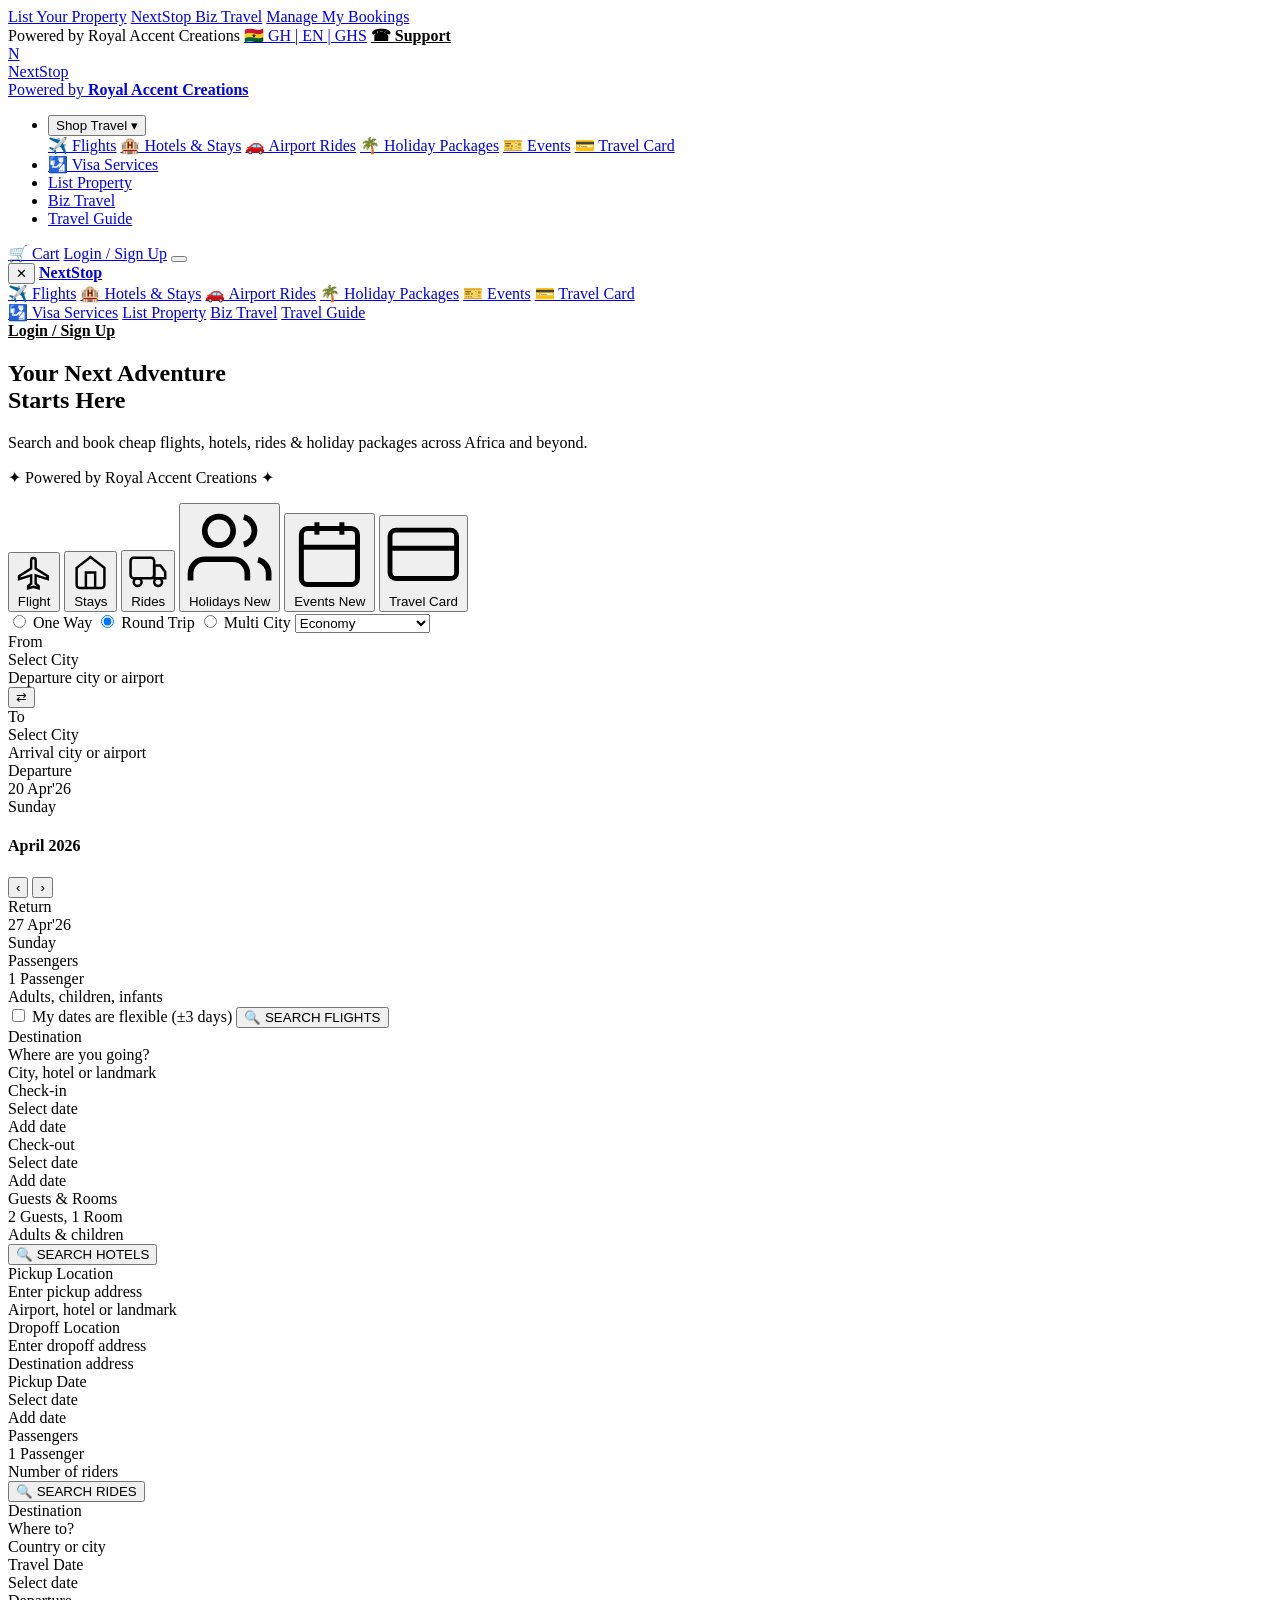
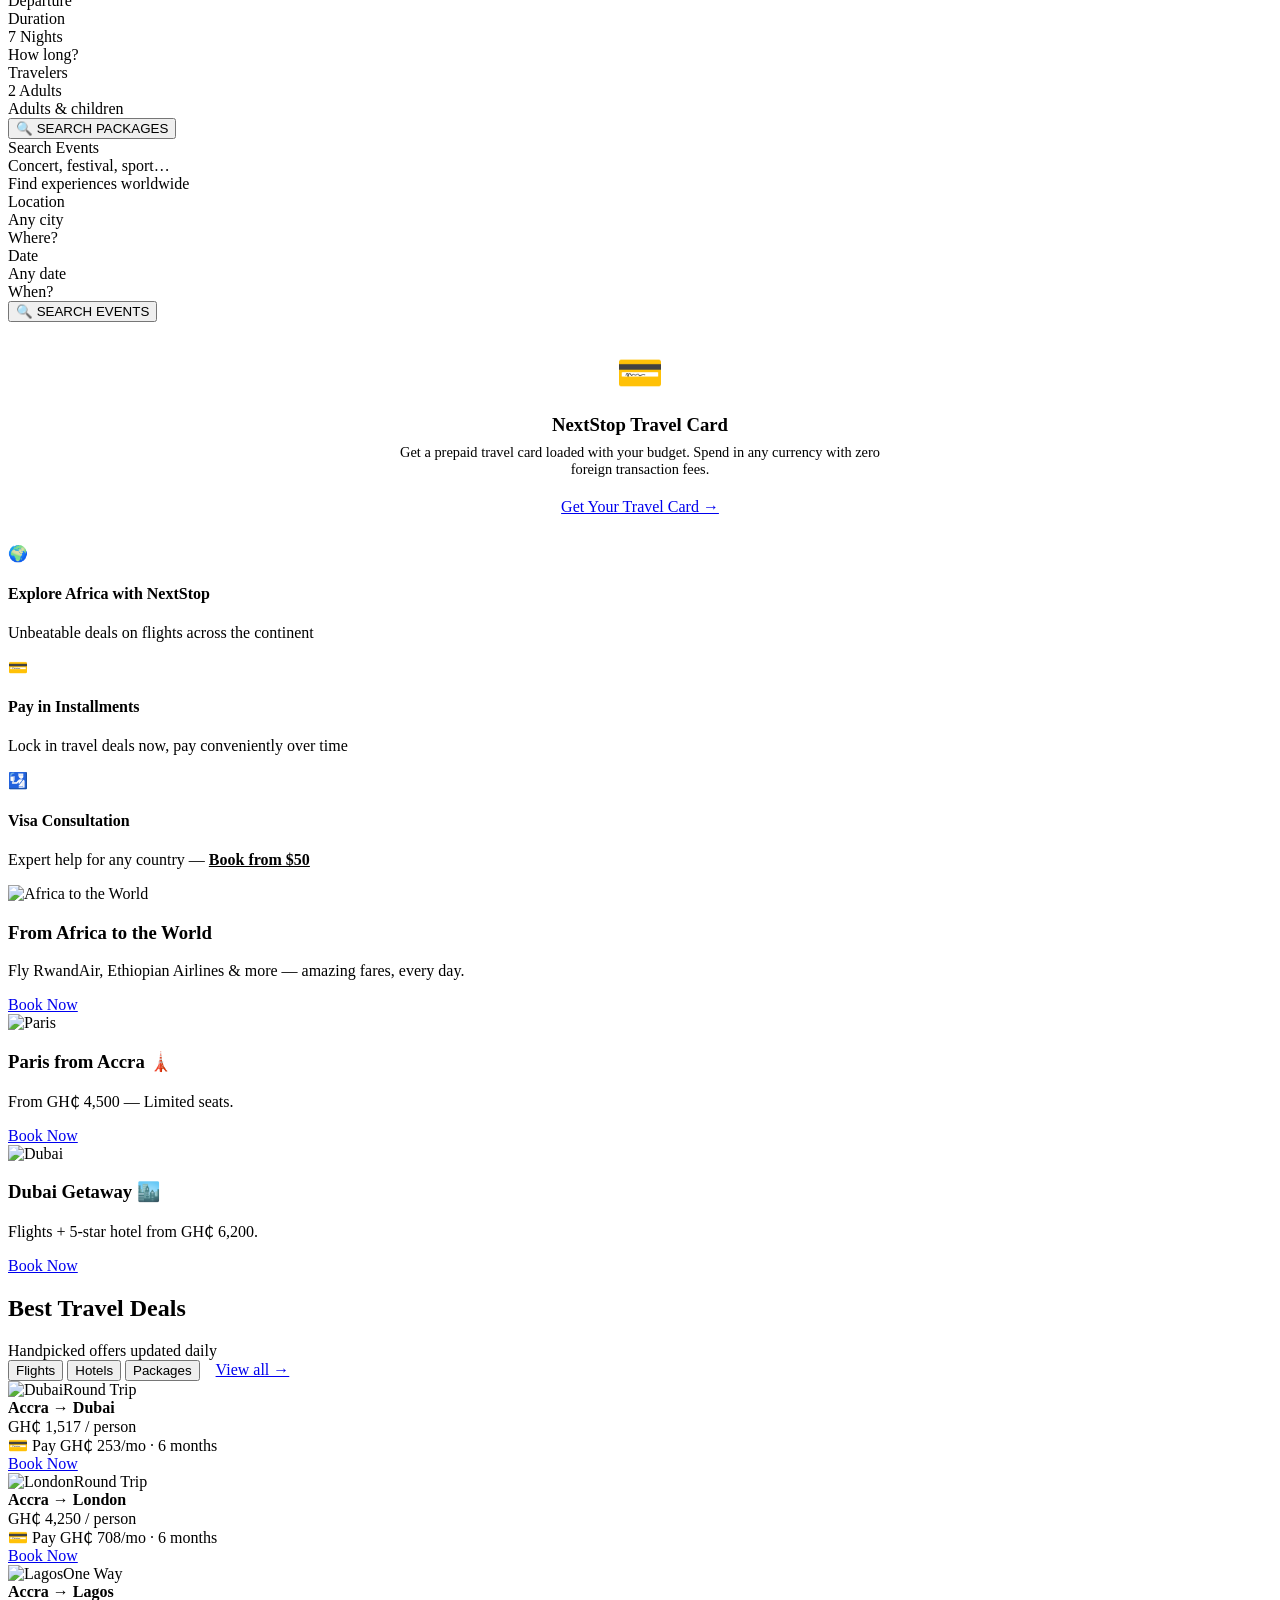
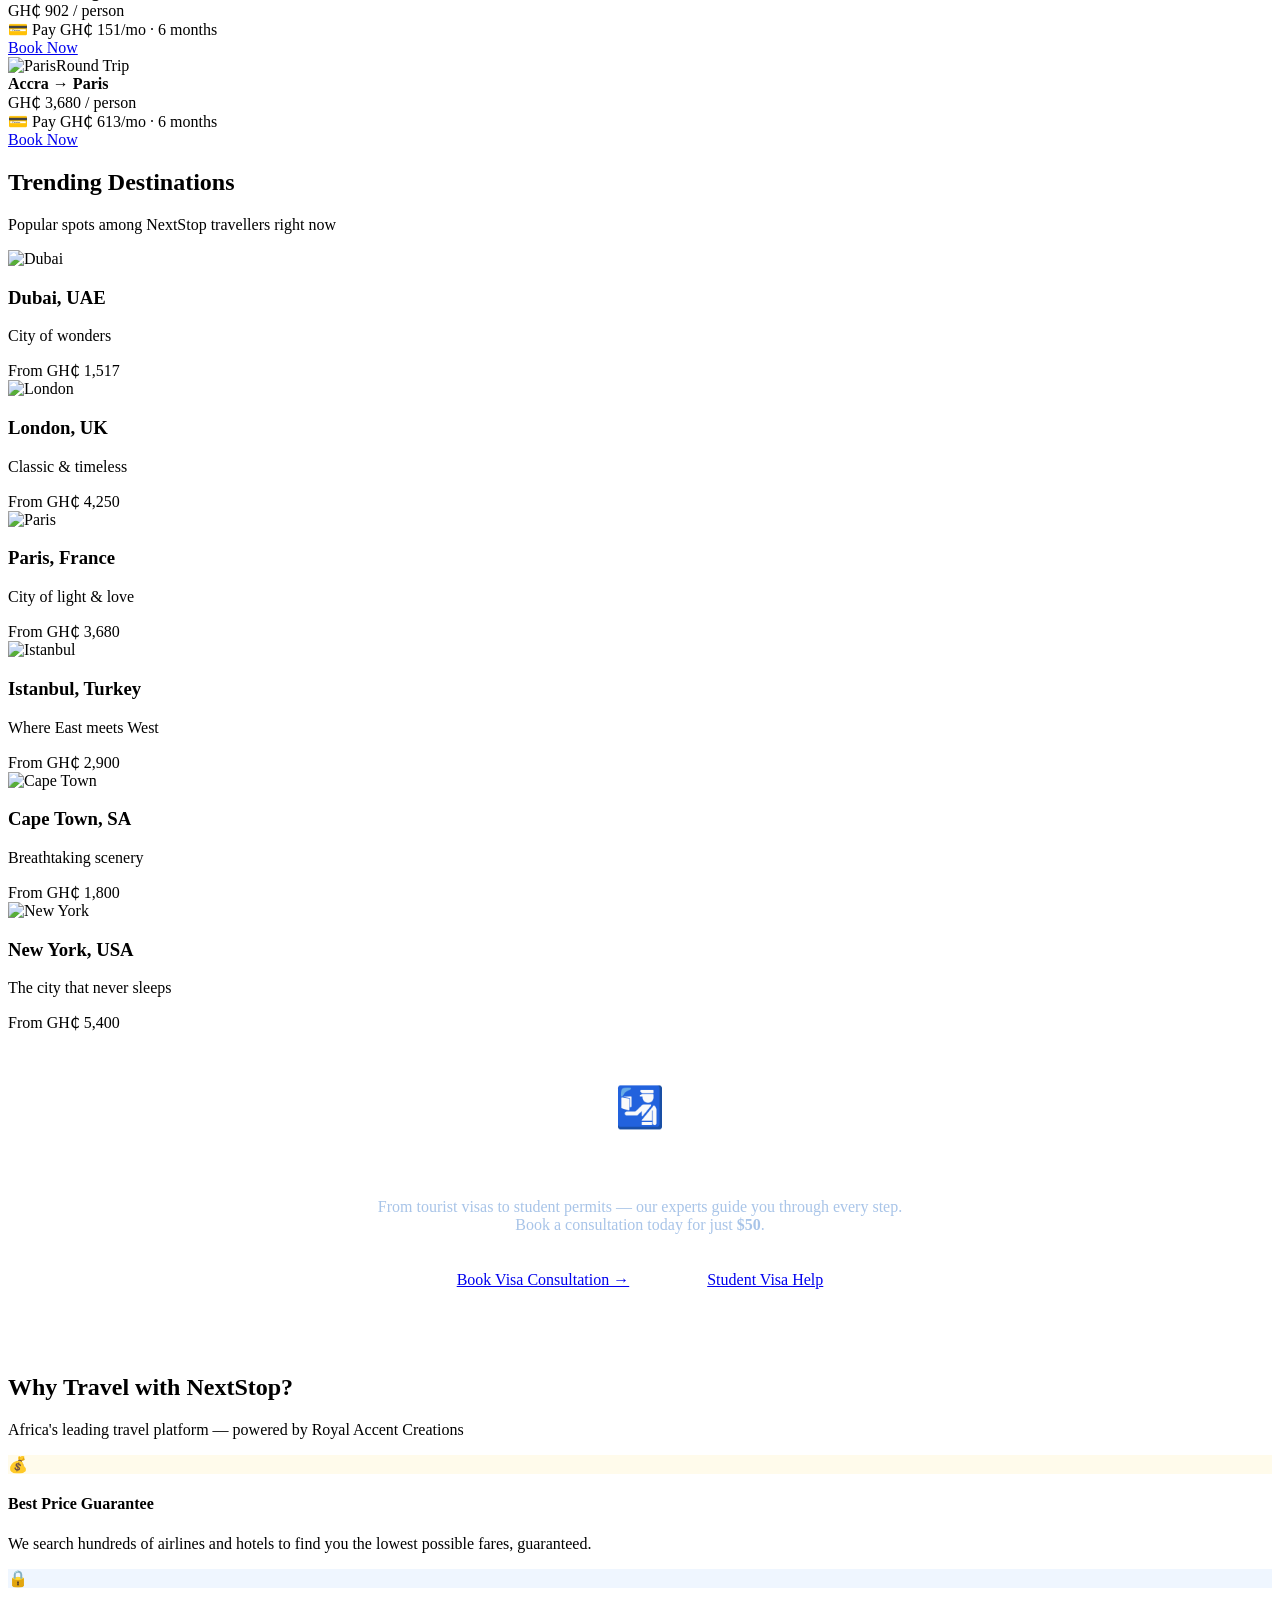
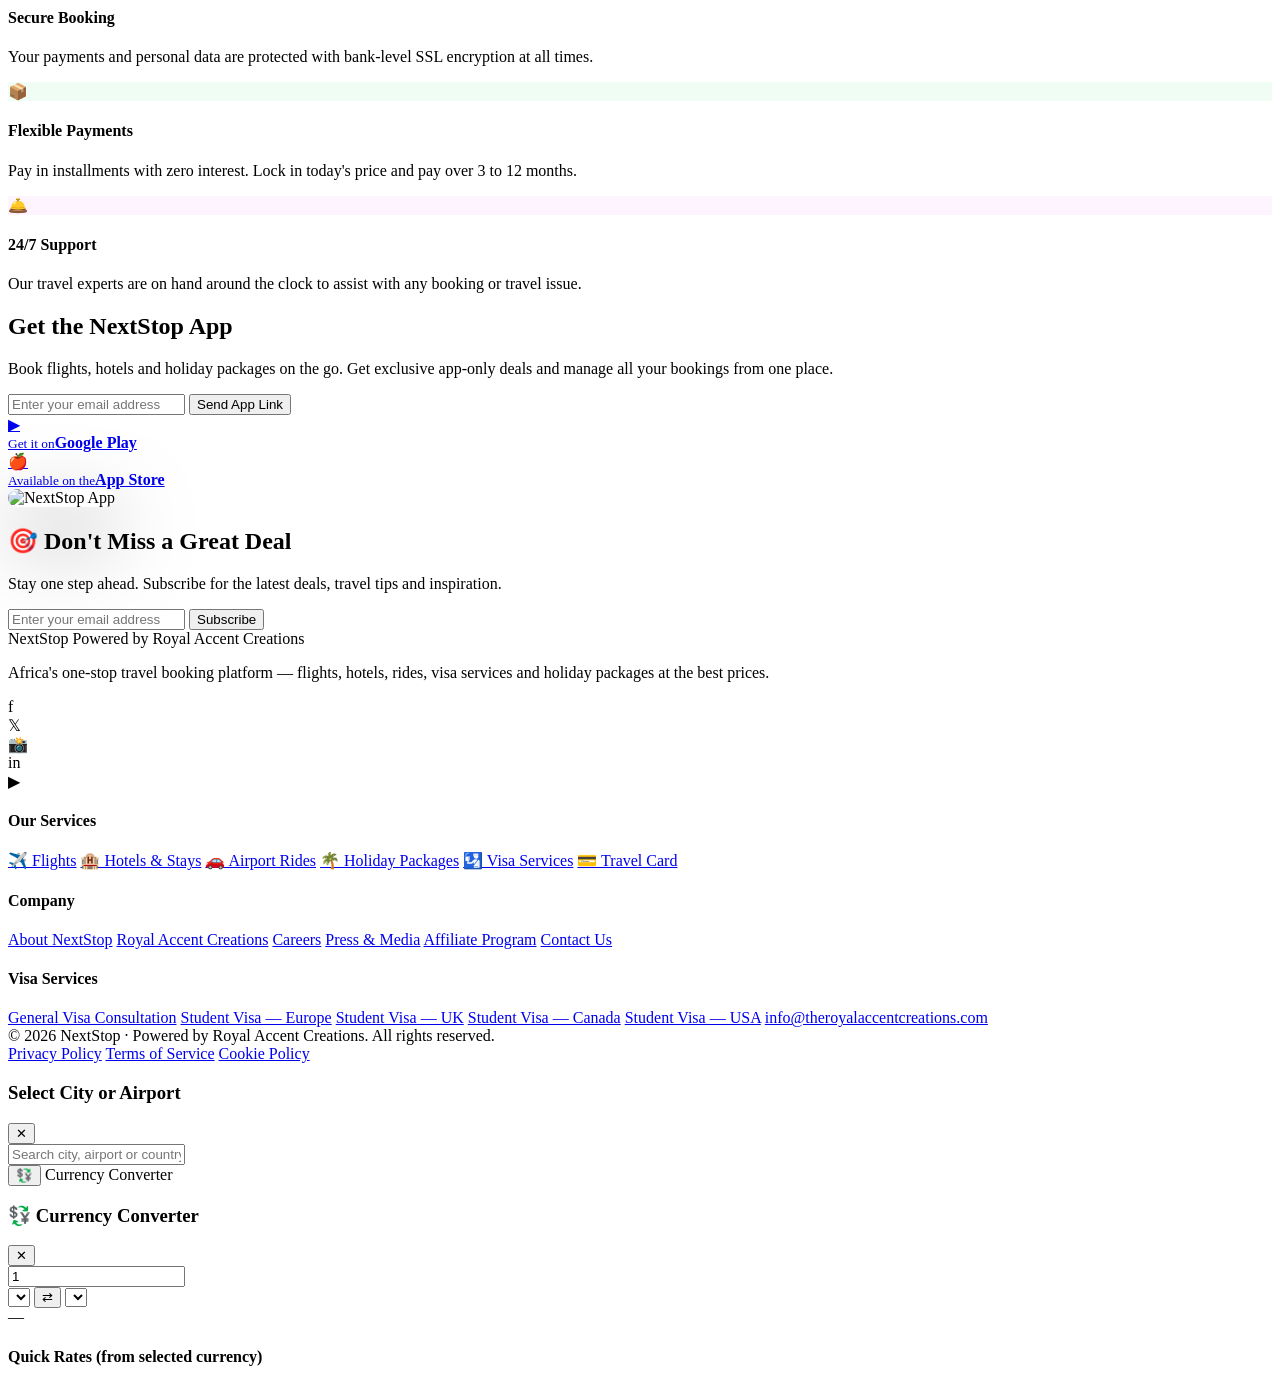
==== index.html @ 503ea214 "Create index.html" ====
<!DOCTYPE html>
<html lang="en">
<head>
  <meta charset="UTF-8"/>
  <meta name="viewport" content="width=device-width, initial-scale=1.0"/>
  <title>NextStop — Book Cheap Flights, Hotels & Holidays | Powered by Royal Accent Creations</title>
  <meta name="description" content="NextStop powered by Royal Accent Creations. Book cheap flights, hotels, holiday packages and get visa consultation services across Africa and the world."/>
  <link rel="preconnect" href="https://fonts.googleapis.com"/>
  <link rel="preconnect" href="https://fonts.gstatic.com" crossorigin/>
  <link href="https://fonts.googleapis.com/css2?family=Inter:wght@400;500;600;700;800&display=swap" rel="stylesheet"/>
  <link rel="stylesheet" href="css/style.css"/>
</head>
<body>

<!-- TOP BAR -->
<div class="top-bar">
  <div class="container">
    <div class="top-bar-links">
      <a href="#">List Your Property</a>
      <a href="#">NextStop Biz Travel</a>
      <a href="#">Manage My Bookings</a>
    </div>
    <div class="top-bar-right">
      <span class="powered-by-top">Powered by Royal Accent Creations</span>
      <a href="#">🇬🇭 GH | EN | GHS</a>
      <a href="tel:+233244416725" style="color:var(--cyan);font-weight:600">☎ Support</a>
    </div>
  </div>
</div>

<!-- NAVBAR -->
<header class="navbar">
  <nav class="navbar-inner">
    <a href="index.html" class="logo">
      <div class="logo-main">
        <div class="logo-mark">N</div>
        <span class="logo-text">Next<span>Stop</span></span>
      </div>
      <span class="logo-tagline">Powered by <strong>Royal Accent Creations</strong></span>
    </a>

    <ul class="nav-links">
      <li class="nav-item">
        <button>Shop Travel ▾</button>
        <div class="dropdown">
          <a href="#">✈️ Flights</a>
          <a href="#">🏨 Hotels &amp; Stays</a>
          <a href="#">🚗 Airport Rides</a>
          <a href="#">🌴 Holiday Packages</a>
          <a href="#">🎫 Events</a>
          <a href="#">💳 Travel Card</a>
        </div>
      </li>
      <li class="nav-item"><a href="visa.html">🛂 Visa Services</a></li>
      <li class="nav-item"><a href="#">List Property</a></li>
      <li class="nav-item"><a href="#">Biz Travel</a></li>
      <li class="nav-item"><a href="#">Travel Guide</a></li>
    </ul>

    <div class="nav-actions">
      <a href="#" class="btn btn-ghost">🛒 Cart</a>
      <a href="#" class="btn btn-gold">Login / Sign Up</a>
      <button class="hamburger" id="hamburger" aria-label="Menu">
        <span></span><span></span><span></span>
      </button>
    </div>
  </nav>
</header>

<!-- Mobile Nav -->
<div class="mobile-nav" id="mobileNav">
  <div class="mobile-nav-overlay" id="mobileNavOverlay"></div>
  <div class="mobile-nav-panel">
    <button class="mobile-nav-close" id="mobileNavClose">✕</button>
    <a href="index.html"><strong>Next<span style="color:var(--cyan)">Stop</span></strong></a>
    <div class="mobile-divider"></div>
    <a href="#">✈️ Flights</a>
    <a href="#">🏨 Hotels &amp; Stays</a>
    <a href="#">🚗 Airport Rides</a>
    <a href="#">🌴 Holiday Packages</a>
    <a href="#">🎫 Events</a>
    <a href="#">💳 Travel Card</a>
    <div class="mobile-divider"></div>
    <a href="visa.html">🛂 Visa Services</a>
    <a href="#">List Property</a>
    <a href="#">Biz Travel</a>
    <a href="#">Travel Guide</a>
    <div class="mobile-divider"></div>
    <a href="#" style="color:var(--cyan);font-weight:700">Login / Sign Up</a>
  </div>
</div>

<!-- HERO + SEARCH -->
<section class="hero">
  <div class="hero-content">
    <h1>Your <span>Next Adventure</span><br/>Starts Here</h1>
    <p>Search and book cheap flights, hotels, rides &amp; holiday packages across Africa and beyond.</p>
    <p class="hero-sub">✦ Powered by Royal Accent Creations ✦</p>
  </div>

  <div class="search-card container" style="position:relative">
    <!-- Tabs -->
    <div class="search-tabs">
      <button class="search-tab active" data-panel="flight">
        <svg viewBox="0 0 24 24" fill="none" stroke="currentColor" stroke-width="1.6"><path d="M21 16v-2l-8-5V3.5a1.5 1.5 0 0 0-3 0V9l-8 5v2l8-2.5V19l-2 1.5V22l3.5-1 3.5 1v-1.5L13 19v-5.5z"/></svg>
        Flight
      </button>
      <button class="search-tab" data-panel="stays">
        <svg viewBox="0 0 24 24" fill="none" stroke="currentColor" stroke-width="1.6"><path d="M3 9l9-7 9 7v11a2 2 0 0 1-2 2H5a2 2 0 0 1-2-2z"/><polyline points="9 22 9 12 15 12 15 22"/></svg>
        Stays
      </button>
      <button class="search-tab" data-panel="rides">
        <svg viewBox="0 0 24 24" fill="none" stroke="currentColor" stroke-width="1.6"><rect x="1" y="3" width="15" height="13" rx="2"/><path d="M16 8h4l3 4v4h-7V8z"/><circle cx="5.5" cy="18.5" r="2.5"/><circle cx="18.5" cy="18.5" r="2.5"/></svg>
        Rides
      </button>
      <button class="search-tab" data-panel="holidays">
        <svg viewBox="0 0 24 24" fill="none" stroke="currentColor" stroke-width="1.6"><path d="M17 21v-2a4 4 0 0 0-4-4H5a4 4 0 0 0-4 4v2"/><circle cx="9" cy="7" r="4"/><path d="M23 21v-2a4 4 0 0 0-3-3.87"/><path d="M16 3.13a4 4 0 0 1 0 7.75"/></svg>
        Holidays <span class="new-badge">New</span>
      </button>
      <button class="search-tab" data-panel="events">
        <svg viewBox="0 0 24 24" fill="none" stroke="currentColor" stroke-width="1.6"><rect x="3" y="4" width="18" height="18" rx="2"/><line x1="16" y1="2" x2="16" y2="6"/><line x1="8" y1="2" x2="8" y2="6"/><line x1="3" y1="10" x2="21" y2="10"/></svg>
        Events <span class="new-badge">New</span>
      </button>
      <button class="search-tab" data-panel="card">
        <svg viewBox="0 0 24 24" fill="none" stroke="currentColor" stroke-width="1.6"><rect x="1" y="4" width="22" height="16" rx="2"/><line x1="1" y1="10" x2="23" y2="10"/></svg>
        Travel Card
      </button>
    </div>

    <!-- FLIGHT PANEL -->
    <div class="search-panel active" data-panel="flight">
      <div class="trip-type-row">
        <label class="trip-radio"><input type="radio" name="triptype" value="one"> One Way</label>
        <label class="trip-radio"><input type="radio" name="triptype" value="round" checked> Round Trip</label>
        <label class="trip-radio"><input type="radio" name="triptype" value="multi"> Multi City</label>
        <select class="class-select">
          <option>Economy</option><option>Business</option><option>First Class</option><option>Premium Economy</option>
        </select>
      </div>
      <div class="search-fields" style="position:relative">
        <div class="field-group" id="fromField">
          <label>From</label>
          <div class="field-val" id="fromCity">Select City</div>
          <div class="field-sub">Departure city or airport</div>
        </div>
        <button class="swap-btn" id="swapBtn" title="Swap cities">⇄</button>
        <div class="field-group" id="toField">
          <label>To</label>
          <div class="field-val" id="toCity">Select City</div>
          <div class="field-sub">Arrival city or airport</div>
        </div>
        <div class="field-group" id="depDateField" style="position:relative">
          <label>Departure</label>
          <div class="field-val" id="depDate">20 Apr'26</div>
          <div class="field-sub" id="depDay">Sunday</div>
          <div class="date-panel" id="datePanel">
            <div class="dp-header">
              <h4 id="dpTitle">April 2026</h4>
              <div class="dp-nav">
                <button id="dpPrev">&#8249;</button>
                <button id="dpNext">&#8250;</button>
              </div>
            </div>
            <div class="dp-grid" id="dpGrid"></div>
          </div>
        </div>
        <div class="field-group" id="retDateField">
          <label>Return</label>
          <div class="field-val" id="retDate">27 Apr'26</div>
          <div class="field-sub" id="retDay">Sunday</div>
        </div>
        <div class="field-group" id="passengerField" style="position:relative">
          <label>Passengers</label>
          <div class="field-val" id="passengerCount">1 Passenger</div>
          <div class="field-sub">Adults, children, infants</div>
          <div class="date-panel" id="passengerPanel" style="display:none;min-width:260px">
            <div style="display:flex;flex-direction:column;gap:14px">
              <div style="display:flex;align-items:center;justify-content:space-between">
                <div><div style="font-weight:600;font-size:.9rem">Adults</div><div style="font-size:.74rem;color:var(--muted)">12+ years</div></div>
                <div style="display:flex;align-items:center;gap:12px">
                  <button class="pax-btn" data-type="adults" data-op="-">&#8722;</button>
                  <span id="pax-adults" style="font-weight:700;font-size:1rem;min-width:16px;text-align:center">1</span>
                  <button class="pax-btn" data-type="adults" data-op="+">+</button>
                </div>
              </div>
              <div style="display:flex;align-items:center;justify-content:space-between">
                <div><div style="font-weight:600;font-size:.9rem">Children</div><div style="font-size:.74rem;color:var(--muted)">2-11 years</div></div>
                <div style="display:flex;align-items:center;gap:12px">
                  <button class="pax-btn" data-type="children" data-op="-">&#8722;</button>
                  <span id="pax-children" style="font-weight:700;font-size:1rem;min-width:16px;text-align:center">0</span>
                  <button class="pax-btn" data-type="children" data-op="+">+</button>
                </div>
              </div>
              <div style="display:flex;align-items:center;justify-content:space-between">
                <div><div style="font-weight:600;font-size:.9rem">Infants</div><div style="font-size:.74rem;color:var(--muted)">Under 2 years</div></div>
                <div style="display:flex;align-items:center;gap:12px">
                  <button class="pax-btn" data-type="infants" data-op="-">&#8722;</button>
                  <span id="pax-infants" style="font-weight:700;font-size:1rem;min-width:16px;text-align:center">0</span>
                  <button class="pax-btn" data-type="infants" data-op="+">+</button>
                </div>
              </div>
            </div>
          </div>
        </div>
      </div>
      <div class="search-bottom">
        <label class="flex-dates"><input type="checkbox"/> My dates are flexible (±3 days)</label>
        <button class="search-btn" id="searchBtn">🔍 SEARCH FLIGHTS</button>
      </div>
    </div>

    <!-- STAYS PANEL -->
    <div class="search-panel" data-panel="stays">
      <div class="hotel-fields">
        <div class="field-group"><label>Destination</label><div class="field-val">Where are you going?</div><div class="field-sub">City, hotel or landmark</div></div>
        <div class="field-group"><label>Check-in</label><div class="field-val">Select date</div><div class="field-sub">Add date</div></div>
        <div class="field-group"><label>Check-out</label><div class="field-val">Select date</div><div class="field-sub">Add date</div></div>
        <div class="field-group"><label>Guests &amp; Rooms</label><div class="field-val">2 Guests, 1 Room</div><div class="field-sub">Adults &amp; children</div></div>
      </div>
      <div class="search-bottom"><span></span><button class="search-btn">🔍 SEARCH HOTELS</button></div>
    </div>

    <!-- RIDES PANEL -->
    <div class="search-panel" data-panel="rides">
      <div class="hotel-fields">
        <div class="field-group"><label>Pickup Location</label><div class="field-val">Enter pickup address</div><div class="field-sub">Airport, hotel or landmark</div></div>
        <div class="field-group"><label>Dropoff Location</label><div class="field-val">Enter dropoff address</div><div class="field-sub">Destination address</div></div>
        <div class="field-group"><label>Pickup Date</label><div class="field-val">Select date</div><div class="field-sub">Add date</div></div>
        <div class="field-group"><label>Passengers</label><div class="field-val">1 Passenger</div><div class="field-sub">Number of riders</div></div>
      </div>
      <div class="search-bottom"><span></span><button class="search-btn">🔍 SEARCH RIDES</button></div>
    </div>

    <!-- HOLIDAYS PANEL -->
    <div class="search-panel" data-panel="holidays">
      <div class="hotel-fields">
        <div class="field-group"><label>Destination</label><div class="field-val">Where to?</div><div class="field-sub">Country or city</div></div>
        <div class="field-group"><label>Travel Date</label><div class="field-val">Select date</div><div class="field-sub">Departure</div></div>
        <div class="field-group"><label>Duration</label><div class="field-val">7 Nights</div><div class="field-sub">How long?</div></div>
        <div class="field-group"><label>Travelers</label><div class="field-val">2 Adults</div><div class="field-sub">Adults &amp; children</div></div>
      </div>
      <div class="search-bottom"><span></span><button class="search-btn">🔍 SEARCH PACKAGES</button></div>
    </div>

    <!-- EVENTS PANEL -->
    <div class="search-panel" data-panel="events">
      <div class="hotel-fields" style="grid-template-columns:1fr 1fr 1fr">
        <div class="field-group"><label>Search Events</label><div class="field-val">Concert, festival, sport…</div><div class="field-sub">Find experiences worldwide</div></div>
        <div class="field-group"><label>Location</label><div class="field-val">Any city</div><div class="field-sub">Where?</div></div>
        <div class="field-group"><label>Date</label><div class="field-val">Any date</div><div class="field-sub">When?</div></div>
      </div>
      <div class="search-bottom"><span></span><button class="search-btn">🔍 SEARCH EVENTS</button></div>
    </div>

    <!-- TRAVEL CARD PANEL -->
    <div class="search-panel" data-panel="card">
      <div style="padding:28px;text-align:center">
        <div style="font-size:2.4rem;margin-bottom:10px">💳</div>
        <h3 style="margin-bottom:8px;color:var(--navy)">NextStop Travel Card</h3>
        <p style="color:var(--muted);max-width:500px;margin:0 auto 20px;font-size:.9rem">Get a prepaid travel card loaded with your budget. Spend in any currency with zero foreign transaction fees.</p>
        <a href="#" class="btn btn-gold" style="display:inline-flex">Get Your Travel Card →</a>
      </div>
    </div>
  </div>
</section>

<!-- FEATURES STRIP -->
<div class="features-strip">
  <div class="container">
    <div class="feature-item">
      <div class="feature-icon fi-gold">🌍</div>
      <div><h4>Explore Africa with NextStop</h4><p>Unbeatable deals on flights across the continent</p></div>
    </div>
    <div class="feature-item">
      <div class="feature-icon fi-blue">💳</div>
      <div><h4>Pay in Installments</h4><p>Lock in travel deals now, pay conveniently over time</p></div>
    </div>
    <div class="feature-item">
      <div class="feature-icon fi-green">🛂</div>
      <div><h4>Visa Consultation</h4><p>Expert help for any country — <a href="visa.html" style="color:var(--navy);font-weight:600">Book from $50</a></p></div>
    </div>
  </div>
</div>

<!-- PROMO BANNERS -->
<section class="promo-section">
  <div class="container">
    <div class="promo-grid">
      <div class="promo-card">
        <img src="https://images.unsplash.com/photo-1469474968028-56623f02e42e?w=800&q=70&auto=format" alt="Africa to the World" loading="lazy"/>
        <div class="promo-card-body">
          <h3>From Africa to the World</h3>
          <p>Fly RwandAir, Ethiopian Airlines &amp; more — amazing fares, every day.</p>
          <a href="#" class="promo-btn">Book Now</a>
        </div>
      </div>
      <div class="promo-stack">
        <div class="promo-card">
          <img src="https://images.unsplash.com/photo-1502602898657-3e91760cbb34?w=600&q=70&auto=format" alt="Paris" loading="lazy"/>
          <div class="promo-card-body">
            <h3>Paris from Accra 🗼</h3>
            <p>From GH₵ 4,500 — Limited seats.</p>
            <a href="#" class="promo-btn">Book Now</a>
          </div>
        </div>
        <div class="promo-card">
          <img src="https://images.unsplash.com/photo-1512453979798-5ea266f8880c?w=600&q=70&auto=format" alt="Dubai" loading="lazy"/>
          <div class="promo-card-body">
            <h3>Dubai Getaway 🏙️</h3>
            <p>Flights + 5-star hotel from GH₵ 6,200.</p>
            <a href="#" class="promo-btn">Book Now</a>
          </div>
        </div>
      </div>
    </div>
  </div>
</section>

<!-- OFFERS -->
<section class="offers-section">
  <div class="container">
    <div class="section-header">
      <div>
        <h2 class="section-title">Best Travel Deals</h2>
        <p class="section-sub" style="margin-bottom:0">Handpicked offers updated daily</p>
      </div>
      <div style="display:flex;align-items:center;gap:16px;flex-wrap:wrap">
        <div class="offer-tabs">
          <button class="offer-tab active" data-deals="flights">Flights</button>
          <button class="offer-tab" data-deals="hotels">Hotels</button>
          <button class="offer-tab" data-deals="packages">Packages</button>
        </div>
        <a href="#" class="view-all">View all →</a>
      </div>
    </div>

    <div class="deals-grid deal-panel" data-deals="flights">
      <div class="deal-card"><div class="deal-img"><img src="https://images.unsplash.com/photo-1512453979798-5ea266f8880c?w=500&q=70&auto=format" alt="Dubai" loading="lazy"/><span class="deal-badge">Round Trip</span></div><div class="deal-body"><div class="deal-route"><strong>Accra</strong> → <strong>Dubai</strong></div><div class="deal-price">GH₵ 1,517 <span>/ person</span></div><div class="deal-installment">💳 Pay GH₵ 253/mo · 6 months</div><a href="#" class="deal-book">Book Now</a></div></div>
      <div class="deal-card"><div class="deal-img"><img src="https://images.unsplash.com/photo-1533929736458-ca588d08c8be?w=500&q=70&auto=format" alt="London" loading="lazy"/><span class="deal-badge">Round Trip</span></div><div class="deal-body"><div class="deal-route"><strong>Accra</strong> → <strong>London</strong></div><div class="deal-price">GH₵ 4,250 <span>/ person</span></div><div class="deal-installment">💳 Pay GH₵ 708/mo · 6 months</div><a href="#" class="deal-book">Book Now</a></div></div>
      <div class="deal-card"><div class="deal-img"><img src="https://images.unsplash.com/photo-1508804185872-d7badad00f7d?w=500&q=70&auto=format" alt="Lagos" loading="lazy"/><span class="deal-badge">One Way</span></div><div class="deal-body"><div class="deal-route"><strong>Accra</strong> → <strong>Lagos</strong></div><div class="deal-price">GH₵ 902 <span>/ person</span></div><div class="deal-installment">💳 Pay GH₵ 151/mo · 6 months</div><a href="#" class="deal-book">Book Now</a></div></div>
      <div class="deal-card"><div class="deal-img"><img src="https://images.unsplash.com/photo-1502602898657-3e91760cbb34?w=500&q=70&auto=format" alt="Paris" loading="lazy"/><span class="deal-badge">Round Trip</span></div><div class="deal-body"><div class="deal-route"><strong>Accra</strong> → <strong>Paris</strong></div><div class="deal-price">GH₵ 3,680 <span>/ person</span></div><div class="deal-installment">💳 Pay GH₵ 613/mo · 6 months</div><a href="#" class="deal-book">Book Now</a></div></div>
    </div>

    <div class="deals-grid deal-panel" data-deals="hotels" style="display:none">
      <div class="deal-card"><div class="deal-img"><img src="https://images.unsplash.com/photo-1582719478250-c89cae4dc85b?w=500&q=70&auto=format" alt="Dubai hotel" loading="lazy"/><span class="deal-badge">5-Star</span></div><div class="deal-body"><div class="deal-route"><strong>Atlantis The Palm</strong> — Dubai</div><div class="deal-price">GH₵ 1,100 <span>/ night</span></div><div class="deal-installment">⭐⭐⭐⭐⭐ · Free Breakfast</div><a href="#" class="deal-book">Book Now</a></div></div>
      <div class="deal-card"><div class="deal-img"><img src="https://images.unsplash.com/photo-1520250497591-112f2f40a3f4?w=500&q=70&auto=format" alt="London hotel" loading="lazy"/><span class="deal-badge">4-Star</span></div><div class="deal-body"><div class="deal-route"><strong>The Savoy</strong> — London</div><div class="deal-price">GH₵ 2,300 <span>/ night</span></div><div class="deal-installment">⭐⭐⭐⭐ · Central Location</div><a href="#" class="deal-book">Book Now</a></div></div>
      <div class="deal-card"><div class="deal-img"><img src="https://images.unsplash.com/photo-1571003123894-1f0594d2b5d9?w=500&q=70&auto=format" alt="Paris hotel" loading="lazy"/><span class="deal-badge">5-Star</span></div><div class="deal-body"><div class="deal-route"><strong>Le Bristol</strong> — Paris</div><div class="deal-price">GH₵ 1,950 <span>/ night</span></div><div class="deal-installment">⭐⭐⭐⭐⭐ · Near Champs-Élysées</div><a href="#" class="deal-book">Book Now</a></div></div>
      <div class="deal-card"><div class="deal-img"><img src="https://images.unsplash.com/photo-1455587734955-081b22074882?w=500&q=70&auto=format" alt="Accra hotel" loading="lazy"/><span class="deal-badge">5-Star</span></div><div class="deal-body"><div class="deal-route"><strong>Kempinski Gold Coast</strong> — Accra</div><div class="deal-price">GH₵ 680 <span>/ night</span></div><div class="deal-installment">⭐⭐⭐⭐⭐ · Pool &amp; Spa</div><a href="#" class="deal-book">Book Now</a></div></div>
    </div>

    <div class="deals-grid deal-panel" data-deals="packages" style="display:none">
      <div class="deal-card"><div class="deal-img"><img src="https://images.unsplash.com/photo-1544735716-392fe2489ffa?w=500&q=70&auto=format" alt="Maldives" loading="lazy"/><span class="deal-badge">7 Nights</span></div><div class="deal-body"><div class="deal-route"><strong>Maldives Luxury Escape</strong></div><div class="deal-price">GH₵ 9,200 <span>/ couple</span></div><div class="deal-installment">✈️ Flight + 🏨 Resort + 🍽️ All-Inclusive</div><a href="#" class="deal-book">Book Now</a></div></div>
      <div class="deal-card"><div class="deal-img"><img src="https://images.unsplash.com/photo-1612138021769-64b50dc5a1d2?w=500&q=70&auto=format" alt="Safari" loading="lazy"/><span class="deal-badge">5 Nights</span></div><div class="deal-body"><div class="deal-route"><strong>Kenya Safari Adventure</strong></div><div class="deal-price">GH₵ 6,500 <span>/ person</span></div><div class="deal-installment">✈️ Flight + 🏕️ Lodge + 🦁 Game Drives</div><a href="#" class="deal-book">Book Now</a></div></div>
      <div class="deal-card"><div class="deal-img"><img src="https://images.unsplash.com/photo-1555400038-63f5ba517a47?w=500&q=70&auto=format" alt="Turkey" loading="lazy"/><span class="deal-badge">10 Nights</span></div><div class="deal-body"><div class="deal-route"><strong>Turkey &amp; Istanbul</strong></div><div class="deal-price">GH₵ 5,800 <span>/ person</span></div><div class="deal-installment">✈️ Flight + 🏨 Hotel + 🎭 City Tour</div><a href="#" class="deal-book">Book Now</a></div></div>
      <div class="deal-card"><div class="deal-img"><img src="https://images.unsplash.com/photo-1554931670-4ebfabf6e7a9?w=500&q=70&auto=format" alt="Thailand" loading="lazy"/><span class="deal-badge">8 Nights</span></div><div class="deal-body"><div class="deal-route"><strong>Thailand Beach Holiday</strong></div><div class="deal-price">GH₵ 7,100 <span>/ person</span></div><div class="deal-installment">✈️ Flight + 🏨 Resort + 🛥️ Island Tour</div><a href="#" class="deal-book">Book Now</a></div></div>
    </div>
  </div>
</section>

<!-- TRENDING DESTINATIONS -->
<section class="destinations-section">
  <div class="container">
    <h2 class="section-title">Trending Destinations</h2>
    <p class="section-sub">Popular spots among NextStop travellers right now</p>
    <div class="dest-grid">
      <div class="dest-card"><img src="https://images.unsplash.com/photo-1512453979798-5ea266f8880c?w=400&q=70&auto=format" alt="Dubai" loading="lazy"/><div class="dest-card-body"><h3>Dubai, UAE</h3><p>City of wonders</p><div class="from-price">From GH₵ 1,517</div></div></div>
      <div class="dest-card"><img src="https://images.unsplash.com/photo-1533929736458-ca588d08c8be?w=400&q=70&auto=format" alt="London" loading="lazy"/><div class="dest-card-body"><h3>London, UK</h3><p>Classic &amp; timeless</p><div class="from-price">From GH₵ 4,250</div></div></div>
      <div class="dest-card"><img src="https://images.unsplash.com/photo-1502602898657-3e91760cbb34?w=400&q=70&auto=format" alt="Paris" loading="lazy"/><div class="dest-card-body"><h3>Paris, France</h3><p>City of light &amp; love</p><div class="from-price">From GH₵ 3,680</div></div></div>
      <div class="dest-card"><img src="https://images.unsplash.com/photo-1555400038-63f5ba517a47?w=400&q=70&auto=format" alt="Istanbul" loading="lazy"/><div class="dest-card-body"><h3>Istanbul, Turkey</h3><p>Where East meets West</p><div class="from-price">From GH₵ 2,900</div></div></div>
      <div class="dest-card"><img src="https://images.unsplash.com/photo-1469474968028-56623f02e42e?w=400&q=70&auto=format" alt="Cape Town" loading="lazy"/><div class="dest-card-body"><h3>Cape Town, SA</h3><p>Breathtaking scenery</p><div class="from-price">From GH₵ 1,800</div></div></div>
      <div class="dest-card"><img src="https://images.unsplash.com/photo-1508804185872-d7badad00f7d?w=400&q=70&auto=format" alt="New York" loading="lazy"/><div class="dest-card-body"><h3>New York, USA</h3><p>The city that never sleeps</p><div class="from-price">From GH₵ 5,400</div></div></div>
    </div>
  </div>
</section>

<!-- VISA CTA BANNER -->
<section style="background:var(--navy);padding:52px 0">
  <div class="container" style="text-align:center">
    <div style="font-size:2.5rem;margin-bottom:12px">🛂</div>
    <h2 style="color:#fff;font-size:1.8rem;font-weight:800;margin-bottom:10px">Need Help with Your Visa?</h2>
    <p style="color:#a8c4e8;max-width:560px;margin:0 auto 24px;font-size:1rem">From tourist visas to student permits — our experts guide you through every step. Book a consultation today for just <strong style="color:var(--cyan)">$50</strong>.</p>
    <div style="display:flex;gap:14px;justify-content:center;flex-wrap:wrap">
      <a href="visa.html" class="btn btn-gold" style="padding:13px 32px;font-size:1rem">Book Visa Consultation →</a>
      <a href="visa.html#student" class="btn btn-ghost" style="padding:13px 32px;font-size:1rem">Student Visa Help</a>
    </div>
  </div>
</section>

<!-- WHY NEXTSTOP -->
<section class="why-section">
  <div class="container">
    <h2 class="section-title">Why Travel with NextStop?</h2>
    <p class="section-sub">Africa's leading travel platform — powered by Royal Accent Creations</p>
    <div class="why-grid">
      <div class="why-card"><div class="icon" style="background:#fffbeb">💰</div><h4>Best Price Guarantee</h4><p>We search hundreds of airlines and hotels to find you the lowest possible fares, guaranteed.</p></div>
      <div class="why-card"><div class="icon" style="background:#eff6ff">🔒</div><h4>Secure Booking</h4><p>Your payments and personal data are protected with bank-level SSL encryption at all times.</p></div>
      <div class="why-card"><div class="icon" style="background:#f0fdf4">📦</div><h4>Flexible Payments</h4><p>Pay in installments with zero interest. Lock in today's price and pay over 3 to 12 months.</p></div>
      <div class="why-card"><div class="icon" style="background:#fdf4ff">🛎️</div><h4>24/7 Support</h4><p>Our travel experts are on hand around the clock to assist with any booking or travel issue.</p></div>
    </div>
  </div>
</section>

<!-- APP SECTION -->
<section class="app-section">
  <div class="container">
    <div class="app-inner">
      <div class="app-text">
        <h2>Get the NextStop App</h2>
        <p>Book flights, hotels and holiday packages on the go. Get exclusive app-only deals and manage all your bookings from one place.</p>
        <form class="app-email-row" id="appEmailForm">
          <input type="email" id="appEmail" placeholder="Enter your email address" required/>
          <button type="submit">Send App Link</button>
        </form>
        <div class="app-badges">
          <a href="#" class="app-badge"><span class="badge-icon">▶</span><div><small>Get it on</small><strong>Google Play</strong></div></a>
          <a href="#" class="app-badge"><span class="badge-icon">🍎</span><div><small>Available on the</small><strong>App Store</strong></div></a>
        </div>
      </div>
      <div class="app-phones">
        <img src="https://images.unsplash.com/photo-1512054502232-10a0a035d672?w=300&q=70&auto=format" alt="NextStop App" style="border-radius:20px;box-shadow:0 30px 80px rgba(0,0,0,.5)"/>
      </div>
    </div>
  </div>
</section>

<!-- NEWSLETTER -->
<section class="newsletter-section">
  <div class="container">
    <div class="newsletter-inner">
      <div class="newsletter-text">
        <h2>🎯 Don't Miss a Great Deal</h2>
        <p>Stay one step ahead. Subscribe for the latest deals, travel tips and inspiration.</p>
      </div>
      <form class="newsletter-form" id="newsletterForm">
        <input type="email" id="newsletterEmail" placeholder="Enter your email address" required/>
        <button type="submit">Subscribe</button>
      </form>
    </div>
  </div>
</section>

<!-- FOOTER -->
<footer>
  <div class="container">
    <div class="footer-top">
      <div class="footer-brand">
        <span class="footer-logo">Next<span>Stop</span></span>
        <span class="footer-powered">Powered by Royal Accent Creations</span>
        <p>Africa's one-stop travel booking platform — flights, hotels, rides, visa services and holiday packages at the best prices.</p>
        <div class="footer-socials">
          <div class="social-link">f</div>
          <div class="social-link">𝕏</div>
          <div class="social-link">📸</div>
          <div class="social-link">in</div>
          <div class="social-link">▶</div>
        </div>
      </div>
      <div class="footer-col">
        <h4>Our Services</h4>
        <a href="#">✈️ Flights</a>
        <a href="#">🏨 Hotels &amp; Stays</a>
        <a href="#">🚗 Airport Rides</a>
        <a href="#">🌴 Holiday Packages</a>
        <a href="visa.html">🛂 Visa Services</a>
        <a href="#">💳 Travel Card</a>
      </div>
      <div class="footer-col">
        <h4>Company</h4>
        <a href="#">About NextStop</a>
        <a href="#">Royal Accent Creations</a>
        <a href="#">Careers</a>
        <a href="#">Press &amp; Media</a>
        <a href="#">Affiliate Program</a>
        <a href="#">Contact Us</a>
      </div>
      <div class="footer-col">
        <h4>Visa Services</h4>
        <a href="visa.html">General Visa Consultation</a>
        <a href="visa.html#student">Student Visa — Europe</a>
        <a href="visa.html#student">Student Visa — UK</a>
        <a href="visa.html#student">Student Visa — Canada</a>
        <a href="visa.html#student">Student Visa — USA</a>
        <a href="mailto:info@theroyalaccentcreations.com">info@theroyalaccentcreations.com</a>
      </div>
    </div>
    <div class="footer-bottom">
      <span>© 2026 NextStop · Powered by Royal Accent Creations. All rights reserved.</span>
      <div class="footer-bottom-right">
        <a href="#">Privacy Policy</a>
        <a href="#">Terms of Service</a>
        <a href="#">Cookie Policy</a>
      </div>
    </div>
  </div>
</footer>

<!-- CITY MODAL -->
<div class="modal-overlay" id="cityModal">
  <div class="modal-box">
    <div class="modal-header">
      <h3>Select City or Airport</h3>
      <button class="modal-close" id="modalClose">✕</button>
    </div>
    <input type="text" class="modal-search-input" id="citySearch" placeholder="Search city, airport or country…"/>
    <div class="city-list" id="cityList"></div>
  </div>
</div>

<!-- CURRENCY CONVERTER WIDGET -->
<div class="currency-fab">
  <button class="currency-fab-btn" id="currencyFab" title="Currency Converter">💱</button>
  <span class="currency-fab-label">Currency Converter</span>
</div>

<div class="currency-panel" id="currencyPanel">
  <div class="cp-header">
    <h3>💱 Currency Converter</h3>
    <button class="cp-close" id="cpClose">✕</button>
  </div>
  <div class="cp-body">
    <div class="cp-amount-row">
      <input type="number" id="cpAmount" value="1" min="0" step="any"/>
    </div>
    <div class="cp-selects">
      <select class="cp-select" id="cpFrom"></select>
      <button class="cp-swap" id="cpSwap">⇄</button>
      <select class="cp-select" id="cpTo"></select>
    </div>
    <div class="cp-result">
      <div class="cp-result-amount" id="cpResult">—</div>
      <div class="cp-result-rate" id="cpRate"></div>
    </div>
    <div class="cp-updated" id="cpUpdated"></div>
    <div class="cp-popular">
      <h4>Quick Rates (from selected currency)</h4>
      <div class="cp-popular-grid" id="cpPopularGrid"></div>
    </div>
  </div>
</div>

<!-- TOAST -->
<div class="toast" id="toast"></div>

<script src="js/main.js"></script>
</body>
</html>
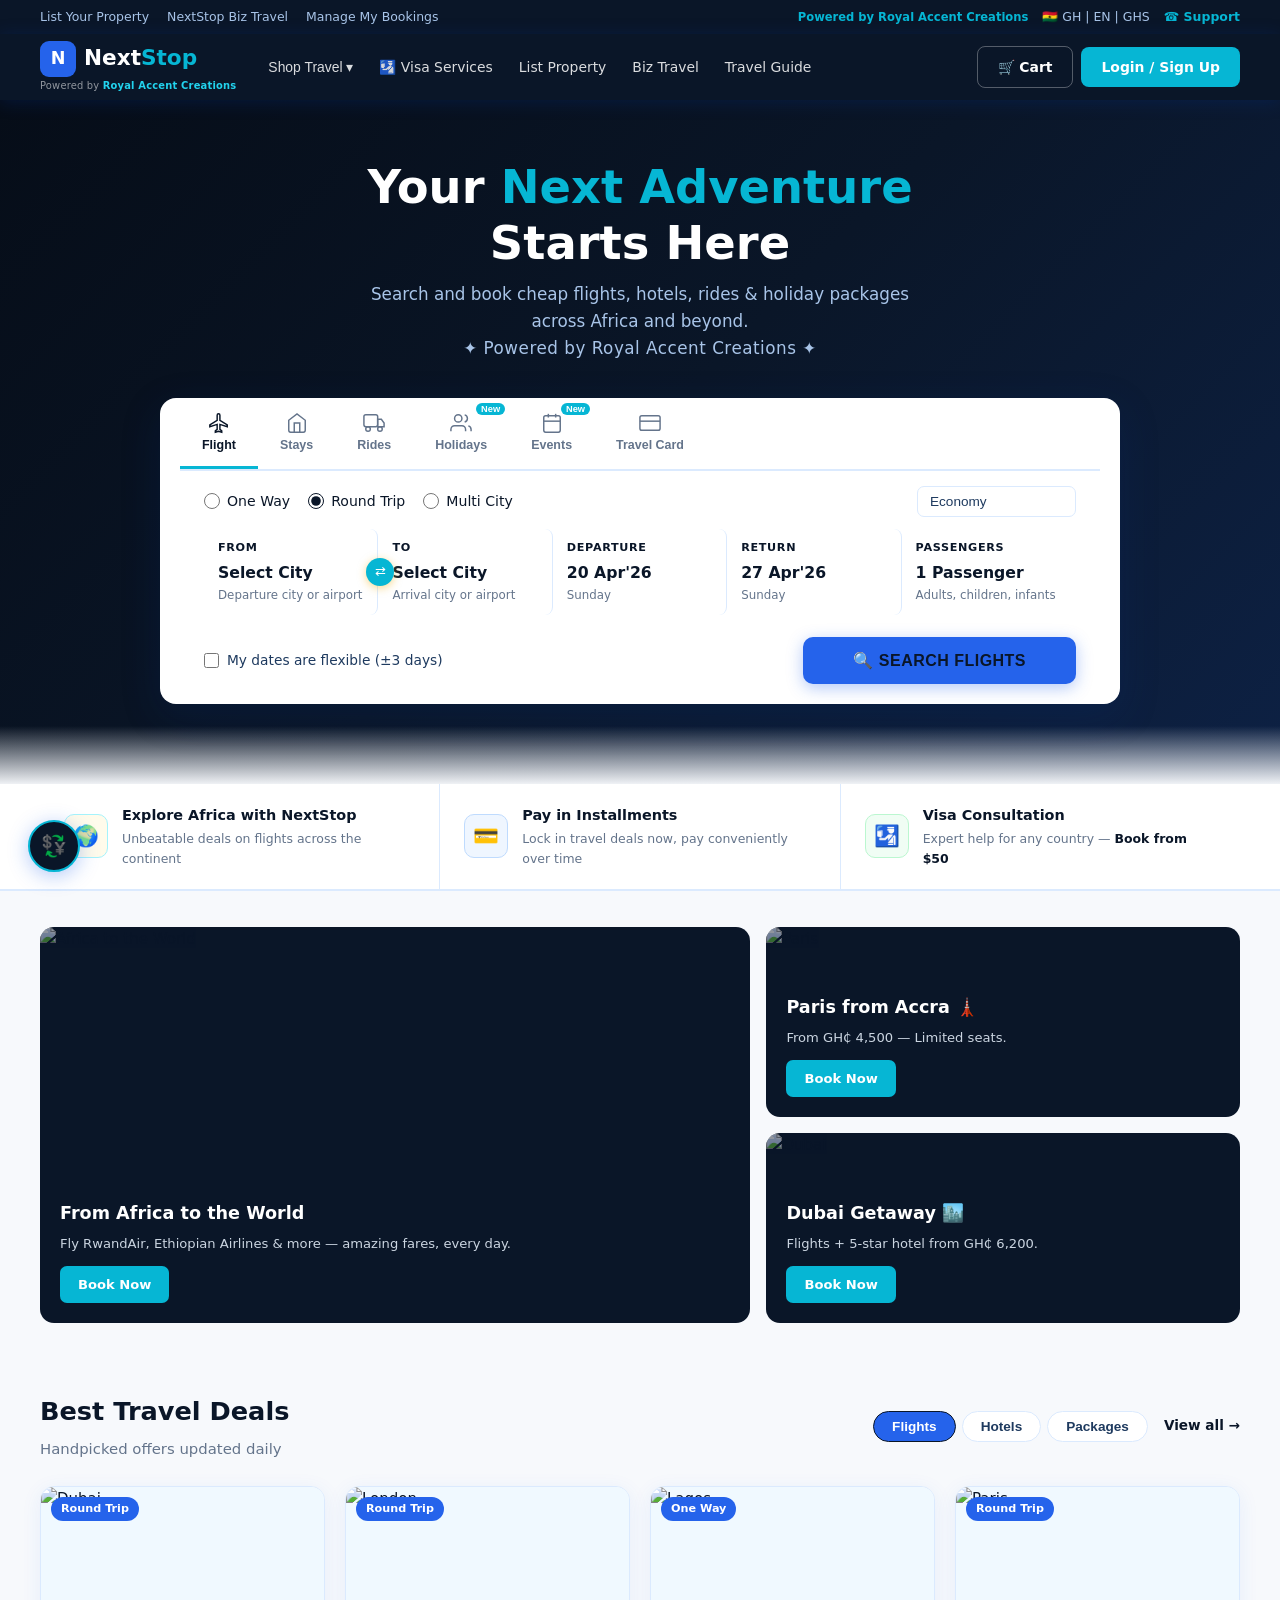
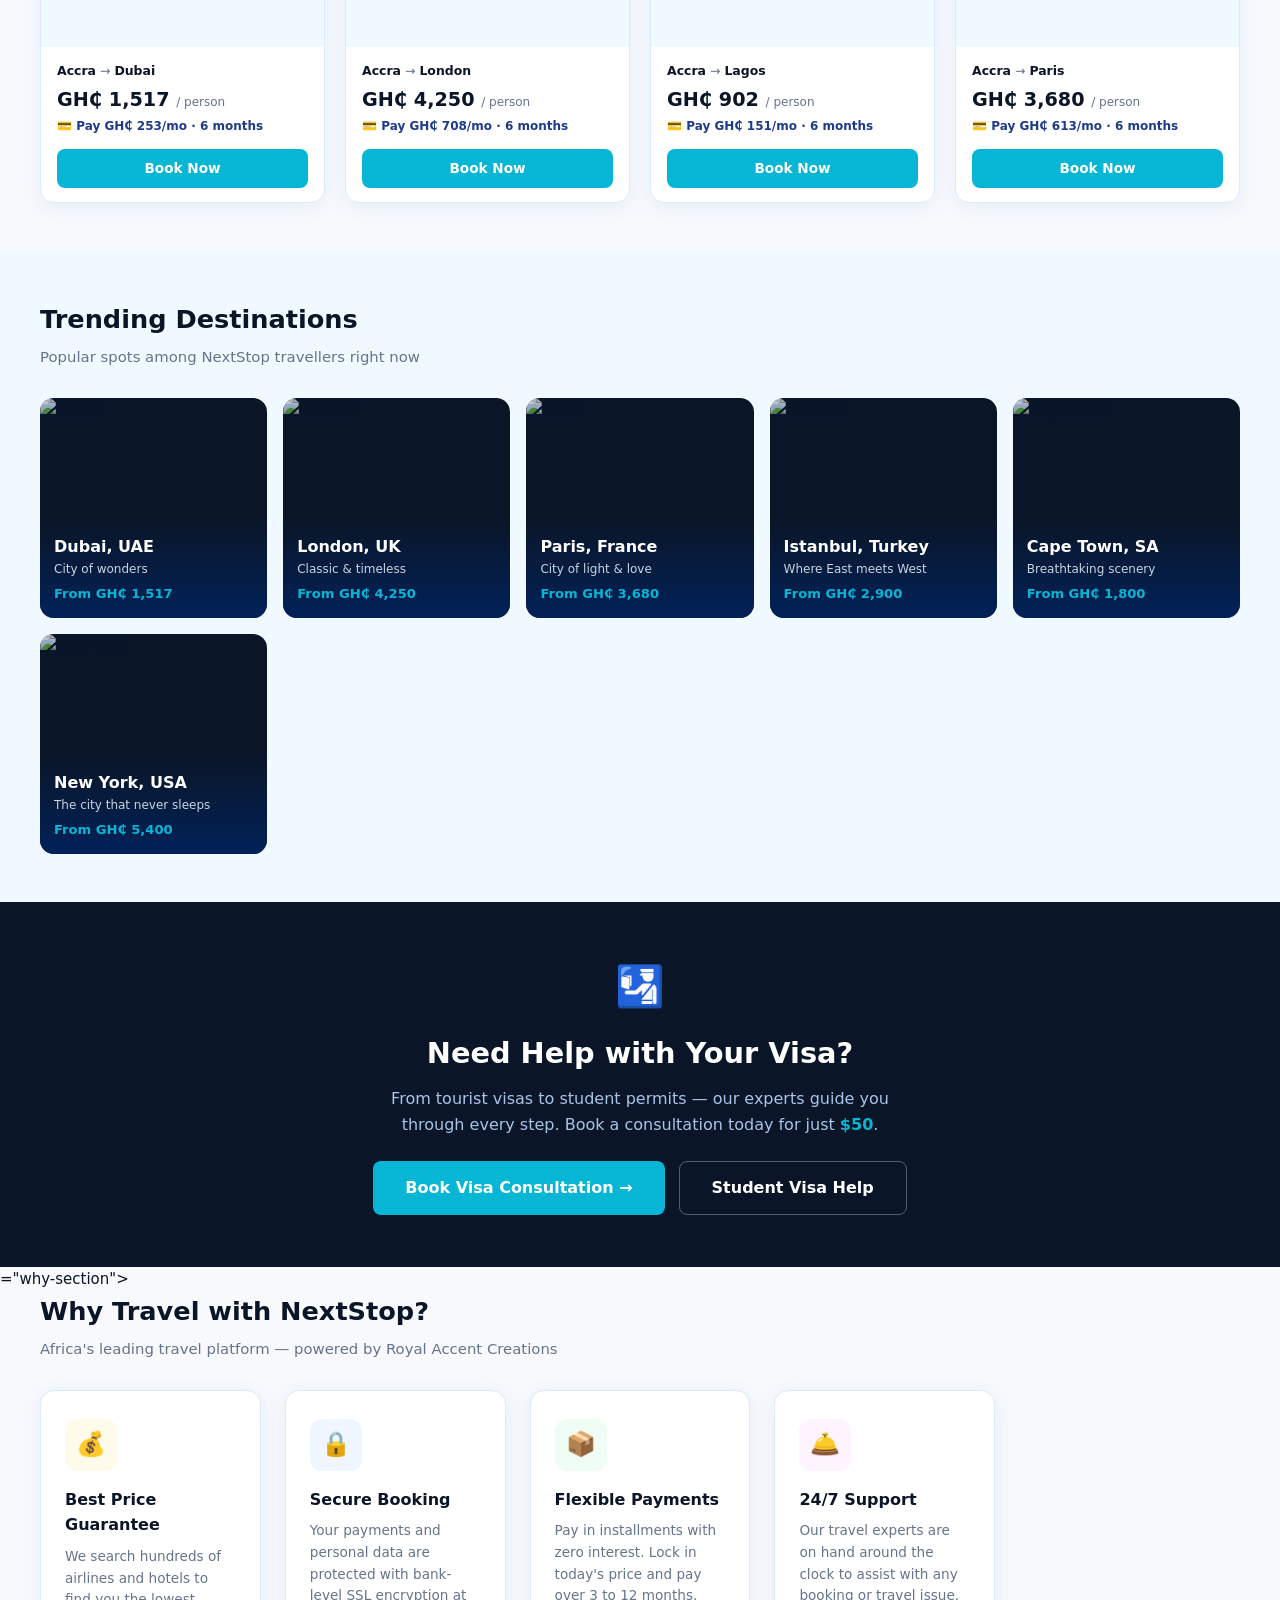
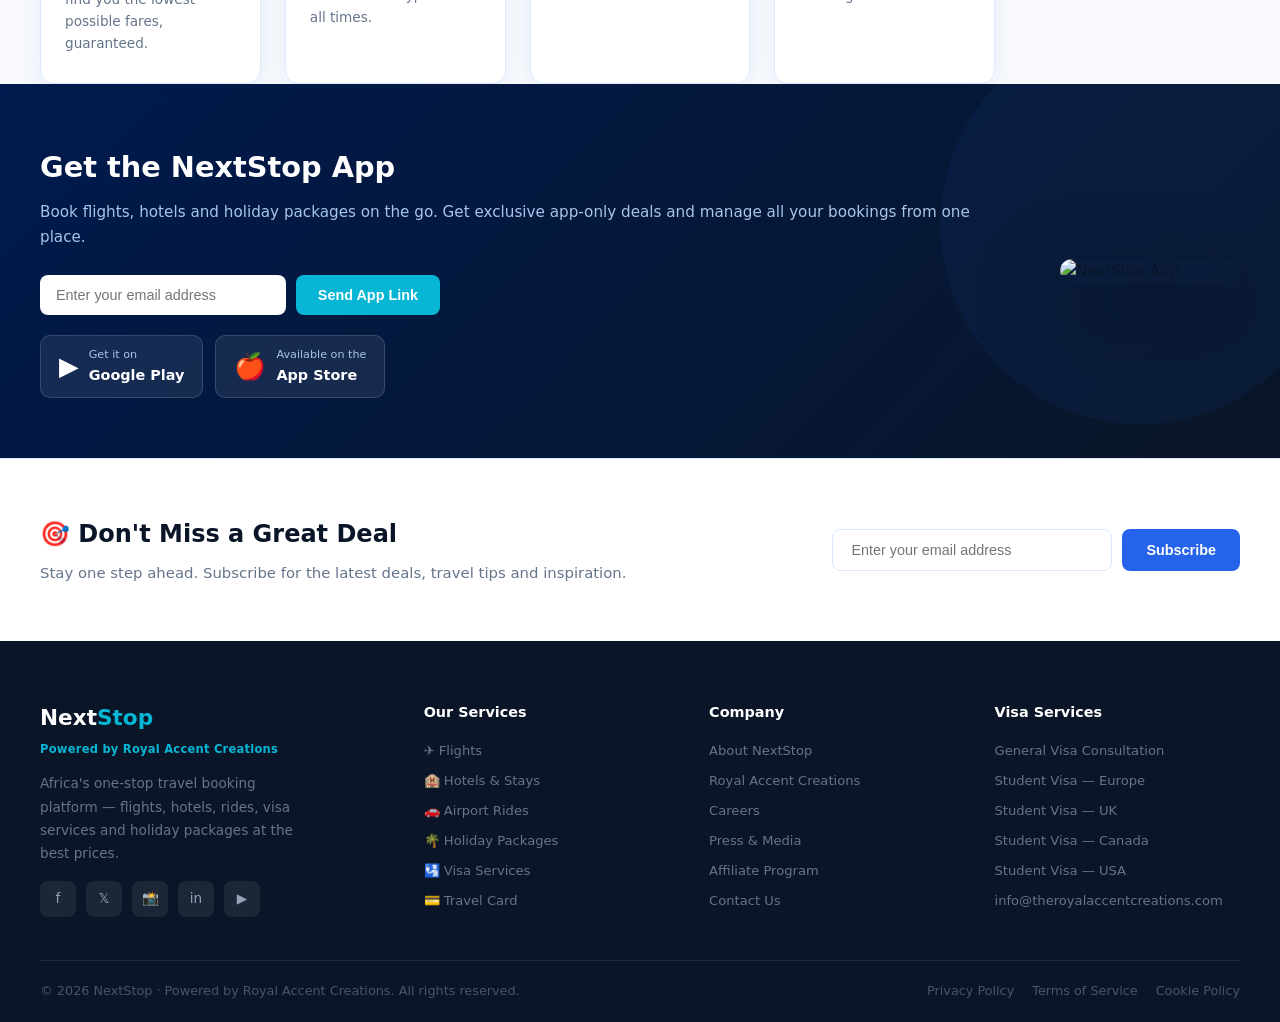
==== commit e5cdc0d6: "Update index.html" ====
--- a/index.html
+++ b/index.html
@@ -16,9 +16,9 @@
 <div class="top-bar">
   <div class="container">
     <div class="top-bar-links">
-      <a href="#">List Your Property</a>
-      <a href="#">NextStop Biz Travel</a>
-      <a href="#">Manage My Bookings</a>
+      <a href="https://wa.me/233244416725?text=Hi%2C%20I%20want%20to%20list%20my%20property%20on%20NextStop" target="_blank">List Your Property</a>
+      <a href="https://wa.me/233244416725?text=Hi%2C%20I%27m%20interested%20in%20NextStop%20Biz%20Travel" target="_blank">NextStop Biz Travel</a>
+      <a href="https://wa.me/233244416725?text=Hi%2C%20I%20need%20help%20managing%20my%20booking" target="_blank">Manage My Bookings</a>
     </div>
     <div class="top-bar-right">
       <span class="powered-by-top">Powered by Royal Accent Creations</span>
@@ -43,23 +43,23 @@
       <li class="nav-item">
         <button>Shop Travel ▾</button>
         <div class="dropdown">
-          <a href="#">✈️ Flights</a>
-          <a href="#">🏨 Hotels &amp; Stays</a>
-          <a href="#">🚗 Airport Rides</a>
-          <a href="#">🌴 Holiday Packages</a>
-          <a href="#">🎫 Events</a>
-          <a href="#">💳 Travel Card</a>
+          <a href="#search-section" onclick="if(window.nextstopGoTo)nextstopGoTo('flight')">✈️ Flights</a>
+          <a href="#search-section" onclick="if(window.nextstopGoTo)nextstopGoTo('stays')">🏨 Hotels &amp; Stays</a>
+          <a href="#search-section" onclick="if(window.nextstopGoTo)nextstopGoTo('rides')">🚗 Airport Rides</a>
+          <a href="#search-section" onclick="if(window.nextstopGoTo)nextstopGoTo('holidays')">🌴 Holiday Packages</a>
+          <a href="#search-section" onclick="if(window.nextstopGoTo)nextstopGoTo('events')">🎫 Events</a>
+          <a href="#search-section" onclick="if(window.nextstopGoTo)nextstopGoTo('card')">💳 Travel Card</a>
         </div>
       </li>
       <li class="nav-item"><a href="visa.html">🛂 Visa Services</a></li>
-      <li class="nav-item"><a href="#">List Property</a></li>
-      <li class="nav-item"><a href="#">Biz Travel</a></li>
-      <li class="nav-item"><a href="#">Travel Guide</a></li>
+      <li class="nav-item"><a href="https://wa.me/233244416725?text=Hi%2C%20I%20want%20to%20list%20my%20property%20on%20NextStop" target="_blank">List Property</a></li>
+      <li class="nav-item"><a href="https://wa.me/233244416725?text=Hi%2C%20I%27m%20interested%20in%20NextStop%20Biz%20Travel" target="_blank">Biz Travel</a></li>
+      <li class="nav-item"><a href="https://blog.wakanow.com" target="_blank">Travel Guide</a></li>
     </ul>
 
     <div class="nav-actions">
-      <a href="#" class="btn btn-ghost">🛒 Cart</a>
-      <a href="#" class="btn btn-gold">Login / Sign Up</a>
+      <a href="#" class="btn btn-ghost" id="cartBtn">🛒 Cart</a>
+      <a href="https://wa.me/233244416725?text=Hi%2C%20I%27d%20like%20to%20create%20a%20NextStop%20account" target="_blank" class="btn btn-gold">Login / Sign Up</a>
       <button class="hamburger" id="hamburger" aria-label="Menu">
         <span></span><span></span><span></span>
       </button>
@@ -74,19 +74,19 @@
     <button class="mobile-nav-close" id="mobileNavClose">✕</button>
     <a href="index.html"><strong>Next<span style="color:var(--cyan)">Stop</span></strong></a>
     <div class="mobile-divider"></div>
-    <a href="#">✈️ Flights</a>
-    <a href="#">🏨 Hotels &amp; Stays</a>
-    <a href="#">🚗 Airport Rides</a>
-    <a href="#">🌴 Holiday Packages</a>
-    <a href="#">🎫 Events</a>
-    <a href="#">💳 Travel Card</a>
+    <a href="#search-section" onclick="if(window.nextstopGoTo)nextstopGoTo('flight')">✈️ Flights</a>
+    <a href="#search-section" onclick="if(window.nextstopGoTo)nextstopGoTo('stays')">🏨 Hotels &amp; Stays</a>
+    <a href="#search-section" onclick="if(window.nextstopGoTo)nextstopGoTo('rides')">🚗 Airport Rides</a>
+    <a href="#search-section" onclick="if(window.nextstopGoTo)nextstopGoTo('holidays')">🌴 Holiday Packages</a>
+    <a href="#search-section" onclick="if(window.nextstopGoTo)nextstopGoTo('events')">🎫 Events</a>
+    <a href="#search-section" onclick="if(window.nextstopGoTo)nextstopGoTo('card')">💳 Travel Card</a>
     <div class="mobile-divider"></div>
     <a href="visa.html">🛂 Visa Services</a>
-    <a href="#">List Property</a>
-    <a href="#">Biz Travel</a>
-    <a href="#">Travel Guide</a>
+    <a href="https://wa.me/233244416725?text=Hi%2C%20I%20want%20to%20list%20my%20property%20on%20NextStop" target="_blank">List Property</a>
+    <a href="https://wa.me/233244416725?text=Hi%2C%20I%27m%20interested%20in%20NextStop%20Biz%20Travel" target="_blank">Biz Travel</a>
+    <a href="https://blog.wakanow.com" target="_blank">Travel Guide</a>
     <div class="mobile-divider"></div>
-    <a href="#" style="color:var(--cyan);font-weight:700">Login / Sign Up</a>
+    <a href="https://wa.me/233244416725?text=Hi%2C%20I%27d%20like%20to%20create%20a%20NextStop%20account" target="_blank" style="color:var(--cyan);font-weight:700">Login / Sign Up</a>
   </div>
 </div>
 
@@ -98,7 +98,7 @@
     <p class="hero-sub">✦ Powered by Royal Accent Creations ✦</p>
   </div>
 
-  <div class="search-card container" style="position:relative">
+  <div class="search-card container" id="search-section" style="position:relative">
     <!-- Tabs -->
     <div class="search-tabs">
       <button class="search-tab active" data-panel="flight">
@@ -157,8 +157,8 @@
             <div class="dp-header">
               <h4 id="dpTitle">April 2026</h4>
               <div class="dp-nav">
-                <button id="dpPrev">&#8249;</button>
-                <button id="dpNext">&#8250;</button>
+                <button id="dpPrev">‹</button>
+                <button id="dpNext">›</button>
               </div>
             </div>
             <div class="dp-grid" id="dpGrid"></div>
@@ -178,25 +178,25 @@
               <div style="display:flex;align-items:center;justify-content:space-between">
                 <div><div style="font-weight:600;font-size:.9rem">Adults</div><div style="font-size:.74rem;color:var(--muted)">12+ years</div></div>
                 <div style="display:flex;align-items:center;gap:12px">
-                  <button class="pax-btn" data-type="adults" data-op="-">&#8722;</button>
+                  <button class="pax-btn" data-type="adults" data-op="-" style="width:28px;height:28px;border-radius:50%;border:1.5px solid var(--border);background:#fff;font-size:1rem;display:flex;align-items:center;justify-content:center">−</button>
                   <span id="pax-adults" style="font-weight:700;font-size:1rem;min-width:16px;text-align:center">1</span>
-                  <button class="pax-btn" data-type="adults" data-op="+">+</button>
+                  <button class="pax-btn" data-type="adults" data-op="+" style="width:28px;height:28px;border-radius:50%;border:1.5px solid var(--border);background:#fff;font-size:1rem;display:flex;align-items:center;justify-content:center">+</button>
                 </div>
               </div>
               <div style="display:flex;align-items:center;justify-content:space-between">
-                <div><div style="font-weight:600;font-size:.9rem">Children</div><div style="font-size:.74rem;color:var(--muted)">2-11 years</div></div>
+                <div><div style="font-weight:600;font-size:.9rem">Children</div><div style="font-size:.74rem;color:var(--muted)">2–11 years</div></div>
                 <div style="display:flex;align-items:center;gap:12px">
-                  <button class="pax-btn" data-type="children" data-op="-">&#8722;</button>
+                  <button class="pax-btn" data-type="children" data-op="-" style="width:28px;height:28px;border-radius:50%;border:1.5px solid var(--border);background:#fff;font-size:1rem;display:flex;align-items:center;justify-content:center">−</button>
                   <span id="pax-children" style="font-weight:700;font-size:1rem;min-width:16px;text-align:center">0</span>
-                  <button class="pax-btn" data-type="children" data-op="+">+</button>
+                  <button class="pax-btn" data-type="children" data-op="+" style="width:28px;height:28px;border-radius:50%;border:1.5px solid var(--border);background:#fff;font-size:1rem;display:flex;align-items:center;justify-content:center">+</button>
                 </div>
               </div>
               <div style="display:flex;align-items:center;justify-content:space-between">
                 <div><div style="font-weight:600;font-size:.9rem">Infants</div><div style="font-size:.74rem;color:var(--muted)">Under 2 years</div></div>
                 <div style="display:flex;align-items:center;gap:12px">
-                  <button class="pax-btn" data-type="infants" data-op="-">&#8722;</button>
+                  <button class="pax-btn" data-type="infants" data-op="-" style="width:28px;height:28px;border-radius:50%;border:1.5px solid var(--border);background:#fff;font-size:1rem;display:flex;align-items:center;justify-content:center">−</button>
                   <span id="pax-infants" style="font-weight:700;font-size:1rem;min-width:16px;text-align:center">0</span>
-                  <button class="pax-btn" data-type="infants" data-op="+">+</button>
+                  <button class="pax-btn" data-type="infants" data-op="+" style="width:28px;height:28px;border-radius:50%;border:1.5px solid var(--border);background:#fff;font-size:1rem;display:flex;align-items:center;justify-content:center">+</button>
                 </div>
               </div>
             </div>
@@ -258,7 +258,7 @@
         <div style="font-size:2.4rem;margin-bottom:10px">💳</div>
         <h3 style="margin-bottom:8px;color:var(--navy)">NextStop Travel Card</h3>
         <p style="color:var(--muted);max-width:500px;margin:0 auto 20px;font-size:.9rem">Get a prepaid travel card loaded with your budget. Spend in any currency with zero foreign transaction fees.</p>
-        <a href="#" class="btn btn-gold" style="display:inline-flex">Get Your Travel Card →</a>
+        <a href="https://wa.me/233244416725?text=Hi%2C%20I%27m%20interested%20in%20the%20NextStop%20Travel%20Card" target="_blank" class="btn btn-gold" style="display:inline-flex">Get Your Travel Card →</a>
       </div>
     </div>
   </div>
@@ -291,7 +291,7 @@
         <div class="promo-card-body">
           <h3>From Africa to the World</h3>
           <p>Fly RwandAir, Ethiopian Airlines &amp; more — amazing fares, every day.</p>
-          <a href="#" class="promo-btn">Book Now</a>
+          <a href="https://wa.me/233244416725?text=Hi%2C%20I%27d%20like%20to%20book%20a%20flight%20across%20Africa" target="_blank" class="promo-btn">Book Now</a>
         </div>
       </div>
       <div class="promo-stack">
@@ -300,7 +300,7 @@
           <div class="promo-card-body">
             <h3>Paris from Accra 🗼</h3>
             <p>From GH₵ 4,500 — Limited seats.</p>
-            <a href="#" class="promo-btn">Book Now</a>
+            <a href="https://wa.me/233244416725?text=Hi%2C%20I%27d%20like%20to%20book%20the%20Paris%20from%20Accra%20deal%20from%20GH%E2%82%B54%2C500" target="_blank" class="promo-btn">Book Now</a>
           </div>
         </div>
         <div class="promo-card">
@@ -308,7 +308,7 @@
           <div class="promo-card-body">
             <h3>Dubai Getaway 🏙️</h3>
             <p>Flights + 5-star hotel from GH₵ 6,200.</p>
-            <a href="#" class="promo-btn">Book Now</a>
+            <a href="https://wa.me/233244416725?text=Hi%2C%20I%27d%20like%20to%20book%20the%20Dubai%20Getaway%20deal%20from%20GH%E2%82%B56%2C200" target="_blank" class="promo-btn">Book Now</a>
           </div>
         </div>
       </div>
@@ -330,7 +330,7 @@
           <button class="offer-tab" data-deals="hotels">Hotels</button>
           <button class="offer-tab" data-deals="packages">Packages</button>
         </div>
-        <a href="#" class="view-all">View all →</a>
+        <a href="https://www.wakanow.com.gh/flights" target="_blank" class="view-all">View all →</a>
       </div>
     </div>
 
@@ -352,7 +352,7 @@
       <div class="deal-card"><div class="deal-img"><img src="https://images.unsplash.com/photo-1544735716-392fe2489ffa?w=500&q=70&auto=format" alt="Maldives" loading="lazy"/><span class="deal-badge">7 Nights</span></div><div class="deal-body"><div class="deal-route"><strong>Maldives Luxury Escape</strong></div><div class="deal-price">GH₵ 9,200 <span>/ couple</span></div><div class="deal-installment">✈️ Flight + 🏨 Resort + 🍽️ All-Inclusive</div><a href="#" class="deal-book">Book Now</a></div></div>
       <div class="deal-card"><div class="deal-img"><img src="https://images.unsplash.com/photo-1612138021769-64b50dc5a1d2?w=500&q=70&auto=format" alt="Safari" loading="lazy"/><span class="deal-badge">5 Nights</span></div><div class="deal-body"><div class="deal-route"><strong>Kenya Safari Adventure</strong></div><div class="deal-price">GH₵ 6,500 <span>/ person</span></div><div class="deal-installment">✈️ Flight + 🏕️ Lodge + 🦁 Game Drives</div><a href="#" class="deal-book">Book Now</a></div></div>
       <div class="deal-card"><div class="deal-img"><img src="https://images.unsplash.com/photo-1555400038-63f5ba517a47?w=500&q=70&auto=format" alt="Turkey" loading="lazy"/><span class="deal-badge">10 Nights</span></div><div class="deal-body"><div class="deal-route"><strong>Turkey &amp; Istanbul</strong></div><div class="deal-price">GH₵ 5,800 <span>/ person</span></div><div class="deal-installment">✈️ Flight + 🏨 Hotel + 🎭 City Tour</div><a href="#" class="deal-book">Book Now</a></div></div>
-      <div class="deal-card"><div class="deal-img"><img src="https://images.unsplash.com/photo-1554931670-4ebfabf6e7a9?w=500&q=70&auto=format" alt="Thailand" loading="lazy"/><span class="deal-badge">8 Nights</span></div><div class="deal-body"><div class="deal-route"><strong>Thailand Beach Holiday</strong></div><div class="deal-price">GH₵ 7,100 <span>/ person</span></div><div class="deal-installment">✈️ Flight + 🏨 Resort + 🛥️ Island Tour</div><a href="#" class="deal-book">Book Now</a></div></div>
+      <div class="deal-card"><div class="deal-img"><img src="https://images.unsplash.com/photo-1554931670-4ebfabf6e7a9?w=500&q=70&auto=format" alt="Thailand" loading="lazy"/><span class="deal-badge">8 Nights</span></div><div class="deal-body"><div class="deal-route"><strong>Thailand Beach Holiday</strong></div><div class="deal-price">GH₵ 7,100 <span>/ person</span></div><div class="deal-installment">✈️ Flight + 🏨 Resort + 🚥 Island Tour</div><a href="#" class="deal-book">Book Now</a></div></div>
     </div>
   </div>
 </section>
@@ -384,10 +384,7 @@
       <a href="visa.html#student" class="btn btn-ghost" style="padding:13px 32px;font-size:1rem">Student Visa Help</a>
     </div>
   </div>
-</section>
-
-<!-- WHY NEXTSTOP -->
-<section class="why-section">
+</section>="why-section">
   <div class="container">
     <h2 class="section-title">Why Travel with NextStop?</h2>
     <p class="section-sub">Africa's leading travel platform — powered by Royal Accent Creations</p>
@@ -412,8 +409,8 @@
           <button type="submit">Send App Link</button>
         </form>
         <div class="app-badges">
-          <a href="#" class="app-badge"><span class="badge-icon">▶</span><div><small>Get it on</small><strong>Google Play</strong></div></a>
-          <a href="#" class="app-badge"><span class="badge-icon">🍎</span><div><small>Available on the</small><strong>App Store</strong></div></a>
+          <a href="https://wa.me/233244416725?text=Hi%2C%20send%20me%20the%20NextStop%20Android%20app%20link" target="_blank" class="app-badge"><span class="badge-icon">▶</span><div><small>Get it on</small><strong>Google Play</strong></div></a>
+          <a href="https://wa.me/233244416725?text=Hi%2C%20send%20me%20the%20NextStop%20iOS%20app%20link" target="_blank" class="app-badge"><span class="badge-icon">🍎</span><div><small>Available on the</small><strong>App Store</strong></div></a>
         </div>
       </div>
       <div class="app-phones">
@@ -448,11 +445,11 @@
         <span class="footer-powered">Powered by Royal Accent Creations</span>
         <p>Africa's one-stop travel booking platform — flights, hotels, rides, visa services and holiday packages at the best prices.</p>
         <div class="footer-socials">
-          <div class="social-link">f</div>
-          <div class="social-link">𝕏</div>
-          <div class="social-link">📸</div>
-          <div class="social-link">in</div>
-          <div class="social-link">▶</div>
+          <a href="https://web.facebook.com" target="_blank" class="social-link">f</a>
+          <a href="https://x.com" target="_blank" class="social-link">𝕏</a>
+          <a href="https://instagram.com" target="_blank" class="social-link">📸</a>
+          <a href="https://linkedin.com" target="_blank" class="social-link">in</a>
+          <a href="https://youtube.com" target="_blank" class="social-link">▶</a>
         </div>
       </div>
       <div class="footer-col">
@@ -466,12 +463,12 @@
       </div>
       <div class="footer-col">
         <h4>Company</h4>
-        <a href="#">About NextStop</a>
-        <a href="#">Royal Accent Creations</a>
-        <a href="#">Careers</a>
-        <a href="#">Press &amp; Media</a>
-        <a href="#">Affiliate Program</a>
-        <a href="#">Contact Us</a>
+        <a href="https://wa.me/233244416725?text=Hi%2C%20I%27d%20like%20to%20know%20more%20about%20NextStop" target="_blank">About NextStop</a>
+        <a href="mailto:info@theroyalaccentcreations.com">Royal Accent Creations</a>
+        <a href="mailto:info@theroyalaccentcreations.com?subject=Careers%20at%20NextStop">Careers</a>
+        <a href="mailto:info@theroyalaccentcreations.com?subject=Press%20%26%20Media%20Enquiry">Press &amp; Media</a>
+        <a href="https://wa.me/233244416725?text=Hi%2C%20I%27m%20interested%20in%20the%20NextStop%20Affiliate%20Program" target="_blank">Affiliate Program</a>
+        <a href="mailto:info@theroyalaccentcreations.com">Contact Us</a>
       </div>
       <div class="footer-col">
         <h4>Visa Services</h4>
--- a/css/style.css
+++ b/css/style.css
@@ -0,0 +1,603 @@
+/* =========================================
+   NEXTSTOP — Global Styles
+   Blue/Cyan Color Palette
+   ========================================= */
+
+*, *::before, *::after { box-sizing: border-box; margin: 0; padding: 0; }
+
+:root {
+  --navy:      #0a1628;
+  --navy-d:    #060d18;
+  --navy-l:    #1e3a8a;
+  --blue:      #2563eb;
+  --blue-d:    #1d4ed8;
+  --blue-l:    #3b82f6;
+  --cyan:      #06b6d4;
+  --cyan-d:    #0891b2;
+  --cyan-l:    #22d3ee;
+  --primary:   #2563eb;
+  --primary-d: #1d4ed8;
+  --accent:    #06b6d4;
+  --dark:      #0a1628;
+  --mid:       #1e3a5f;
+  --muted:     #64748B;
+  --light:     #f0f9ff;
+  --white:     #FFFFFF;
+  --border:    #dbeafe;
+  --radius:    10px;
+  --shadow:    0 4px 20px rgba(37,99,235,.08);
+  --shadow-md: 0 8px 30px rgba(37,99,235,.16);
+}
+
+html { scroll-behavior: smooth; }
+body {
+  font-family: 'Inter', 'Segoe UI', system-ui, sans-serif;
+  color: var(--dark);
+  background: #f7f9fc;
+  font-size: 15px;
+  line-height: 1.6;
+}
+a { text-decoration: none; color: inherit; }
+img { max-width: 100%; display: block; }
+button { cursor: pointer; border: none; outline: none; }
+ul { list-style: none; }
+
+.container { max-width: 1240px; margin: 0 auto; padding: 0 20px; }
+.section-title { font-size: 1.6rem; font-weight: 700; margin-bottom: 6px; }
+.section-sub { color: var(--muted); margin-bottom: 28px; font-size: .93rem; }
+
+.top-bar {
+  background: var(--dark);
+  color: #a8c4e8;
+  font-size: .78rem;
+  padding: 7px 0;
+}
+.top-bar .container { display:flex; justify-content:space-between; align-items:center; flex-wrap:wrap; gap:8px; }
+.top-bar a { color: #a8c4e8; transition: color .2s; }
+.top-bar a:hover { color: var(--cyan); }
+.top-bar-links { display: flex; gap: 18px; }
+.top-bar-right { display: flex; gap: 14px; align-items: center; }
+.powered-by-top { font-size: .72rem; color: var(--cyan); font-weight: 600; }
+
+.navbar {
+  background: var(--dark);
+  position: sticky;
+  top: 0;
+  z-index: 1000;
+  box-shadow: 0 2px 16px rgba(0,48,135,.3);
+}
+.navbar-inner {
+  display: flex; align-items: center; gap: 20px;
+  padding: 0 20px; max-width: 1240px; margin: 0 auto; height: 66px;
+}
+
+.logo { display: flex; flex-direction: column; align-items: flex-start; flex-shrink: 0; }
+.logo-main { display: flex; align-items: center; gap: 8px; }
+.logo-mark {
+  width: 36px; height: 36px; background: var(--blue);
+  border-radius: 9px; display: flex; align-items: center;
+  justify-content: center; color: #fff; font-weight: 900; font-size: 1.1rem;
+}
+.logo-text { font-size: 1.35rem; font-weight: 800; color: #fff; }
+.logo-text span { color: var(--cyan); }
+.logo-tagline { font-size: .62rem; color: rgba(255,255,255,.55); margin-top: 1px; letter-spacing: .02em; }
+.logo-tagline strong { color: var(--cyan-l); font-weight: 600; }
+
+.nav-links { display: flex; align-items: center; gap: 2px; flex: 1; }
+.nav-item { position: relative; }
+.nav-item > a, .nav-item > button {
+  display: flex; align-items: center; gap: 4px;
+  padding: 8px 12px; border-radius: 7px; font-size: .87rem;
+  font-weight: 500; color: rgba(255,255,255,.85); background: none;
+  transition: background .2s, color .2s; white-space: nowrap;
+}
+.nav-item > a:hover, .nav-item > button:hover { background: rgba(255,255,255,.12); color: #fff; }
+.nav-item.active > a { background: rgba(6,182,212,.15); color: var(--cyan); }
+
+.dropdown {
+  position: absolute; top: calc(100% + 6px); left: 0;
+  background: #fff; border: 1px solid var(--border);
+  border-radius: var(--radius); box-shadow: var(--shadow-md);
+  min-width: 205px; opacity: 0; visibility: hidden;
+  transform: translateY(-6px); transition: all .2s; z-index: 200;
+}
+.nav-item:hover .dropdown { opacity: 1; visibility: visible; transform: translateY(0); }
+.dropdown a { display:block; padding: 10px 18px; font-size:.87rem; color:var(--mid); transition:background .15s; }
+.dropdown a:hover { background: var(--light); color: var(--dark); }
+
+.nav-actions { display: flex; align-items: center; gap: 8px; margin-left: auto; }
+.btn { display:inline-flex; align-items:center; gap:5px; padding:9px 20px; border-radius:8px; font-weight:600; font-size:.87rem; transition:all .2s; }
+.btn-ghost { border: 1.5px solid rgba(255,255,255,.3); color: #fff; background: transparent; }
+.btn-ghost:hover { border-color: var(--cyan); color: var(--cyan); }
+.btn-gold { background: var(--cyan); color: #fff; border: none; font-weight: 700; }
+.btn-gold:hover { background: var(--cyan-d); transform: translateY(-1px); }
+.btn-navy { background: var(--dark); color: #fff; }
+.btn-navy:hover { background: var(--dark); }
+.btn-outline { border: 1.5px solid var(--border); color: var(--mid); background: #fff; }
+.btn-outline:hover { border-color: var(--dark); color: var(--dark); }
+
+.hamburger { display:none; flex-direction:column; gap:5px; padding:6px; border-radius:6px; background:none; }
+.hamburger span { display:block; width:22px; height:2px; background:rgba(255,255,255,.8); border-radius:2px; transition:.3s; }
+
+.hero {
+  background: linear-gradient(135deg, var(--navy-d) 0%, var(--navy) 50%, #0d2144 100%);
+  padding: 60px 20px 80px;
+  position: relative; overflow: hidden;
+}
+.hero::before {
+  content: ''; position: absolute; inset: 0;
+  background: url('https://images.unsplash.com/photo-1436491865332-7a61a109cc05?w=1400&q=60&auto=format') center/cover;
+  opacity: .12;
+}
+.hero::after {
+  content: ''; position: absolute;
+  bottom: -2px; left: 0; right: 0; height: 60px;
+  background: linear-gradient(to bottom, transparent, #f7f9fc);
+}
+.hero-content { position: relative; z-index: 1; text-align: center; margin-bottom: 36px; }
+.hero h1 { font-size: clamp(1.8rem, 4vw, 2.9rem); font-weight: 800; color: #fff; line-height: 1.2; margin-bottom: 10px; }
+.hero h1 span { color: var(--cyan); }
+.hero p { color: #a8c4e8; font-size: 1.05rem; max-width: 540px; margin: 0 auto; }
+.hero-sub { font-size: .82rem; color: rgba(6,182,212,.85); margin-top: 8px; letter-spacing: .03em; }
+
+.search-card {
+  background: #fff; border-radius: 16px;
+  box-shadow: 0 12px 40px rgba(0,48,135,.18);
+  max-width: 960px; margin: 0 auto;
+  overflow: visible; position: relative; z-index: 1;
+}
+
+.search-tabs { display:flex; border-bottom: 2px solid var(--border); overflow-x:auto; scrollbar-width:none; }
+.search-tabs::-webkit-scrollbar { display:none; }
+.search-tab {
+  display:flex; flex-direction:column; align-items:center; gap:4px;
+  padding:14px 22px; font-size:.78rem; font-weight:600; color:var(--muted);
+  background:none; border:none; cursor:pointer; border-bottom:3px solid transparent;
+  white-space:nowrap; transition:all .2s; position:relative;
+}
+.search-tab svg { width:22px; height:22px; }
+.search-tab:hover { color: var(--dark); background: var(--light); }
+.search-tab.active { color: var(--dark); border-bottom-color: var(--cyan); background: #fff; }
+.new-badge { position:absolute; top:5px; right:4px; background:var(--cyan); color:#fff; font-size:.58rem; padding:1px 5px; border-radius:10px; font-weight:700; }
+
+.trip-type-row { display:flex; align-items:center; gap:18px; padding:15px 24px 0; flex-wrap:wrap; }
+.trip-radio { display:flex; align-items:center; gap:7px; font-size:.88rem; font-weight:500; cursor:pointer; }
+.trip-radio input { accent-color: var(--dark); width:16px; height:16px; cursor:pointer; }
+.class-select {
+  margin-left:auto; padding:7px 30px 7px 12px;
+  border:1.5px solid var(--border); border-radius:7px; font-size:.85rem;
+  background:#fff; appearance:none; cursor:pointer; color:var(--mid);
+}
+
+.search-fields { display:grid; grid-template-columns:1fr 1fr 1fr 1fr 1fr; gap:0; padding:12px 24px; position:relative; }
+.field-group { padding:10px 14px; border-right:1px solid var(--border); cursor:pointer; border-radius:8px; transition:background .15s; }
+.field-group:last-child { border-right:none; }
+.field-group:hover { background: var(--light); }
+.field-group label { display:block; font-size:.7rem; font-weight:700; color:var(--dark); text-transform:uppercase; letter-spacing:.06em; margin-bottom:3px; pointer-events:none; }
+.field-val { font-size:.98rem; font-weight:700; color:var(--dark); }
+.field-sub { font-size:.74rem; color:var(--muted); margin-top:1px; }
+.swap-btn {
+  position:absolute; top:50%; left:calc(200px - 14px);
+  transform:translateY(-50%); width:28px; height:28px; border-radius:50%;
+  background:var(--cyan); color:#fff; display:flex; align-items:center; justify-content:center;
+  font-size:.8rem; box-shadow:0 2px 8px rgba(240,179,27,.5); transition:transform .3s; z-index:2;
+}
+.swap-btn:hover { transform:translateY(-50%) rotate(180deg); }
+
+.search-bottom { display:flex; align-items:center; justify-content:space-between; padding:10px 24px 20px; flex-wrap:wrap; gap:10px; }
+.flex-dates { display:flex; align-items:center; gap:8px; font-size:.86rem; color:var(--mid); }
+.flex-dates input[type=checkbox] { accent-color:var(--dark); width:15px; height:15px; }
+.search-btn {
+  background: var(--blue); color: var(--dark);
+  border:none; border-radius:10px; padding:14px 50px;
+  font-size:1rem; font-weight:800; letter-spacing:.03em; cursor:pointer;
+  transition:background .2s, transform .15s, box-shadow .2s;
+  box-shadow: 0 4px 16px rgba(37,99,235,.35);
+}
+.search-btn:hover { background:var(--cyan-d); transform:translateY(-2px); box-shadow:0 8px 24px rgba(37,99,235,.45); }
+
+.hotel-fields { display:grid; grid-template-columns:2fr 1fr 1fr 1fr; gap:0; padding:12px 24px; }
+.search-panel { display:none; }
+.search-panel.active { display:block; }
+
+.features-strip { background:#fff; border-bottom:2px solid var(--border); }
+.features-strip .container { display:flex; align-items:stretch; justify-content:space-around; flex-wrap:wrap; }
+.feature-item { display:flex; align-items:center; gap:14px; padding:20px 24px; flex:1; min-width:220px; border-right:1px solid var(--border); transition:background .2s; }
+.feature-item:last-child { border-right:none; }
+.feature-item:hover { background: var(--light); }
+.feature-icon { width:44px; height:44px; border-radius:10px; display:flex; align-items:center; justify-content:center; flex-shrink:0; font-size:1.3rem; }
+.fi-gold  { background: #fffbeb; border: 1px solid #a5f3fc; }
+.fi-blue  { background: #eff6ff; border: 1px solid #bfdbfe; }
+.fi-green { background: #f0fdf4; border: 1px solid #bbf7d0; }
+.feature-item h4 { font-size:.9rem; font-weight:700; color:var(--dark); margin-bottom:2px; }
+.feature-item p  { font-size:.78rem; color:var(--muted); }
+
+.promo-section { padding:36px 0 20px; }
+.promo-grid { display:grid; grid-template-columns:1.5fr 1fr; gap:16px; }
+.promo-card { border-radius:14px; overflow:hidden; position:relative; min-height:190px; display:flex; align-items:flex-end; background:var(--navy); cursor:pointer; }
+.promo-card img { position:absolute; inset:0; width:100%; height:100%; object-fit:cover; opacity:.55; transition:transform .5s, opacity .4s; }
+.promo-card:hover img { transform:scale(1.04); opacity:.45; }
+.promo-card-body { position:relative; z-index:1; padding:20px; width:100%; }
+.promo-card-body h3 { color:#fff; font-size:1.1rem; font-weight:700; margin-bottom:6px; }
+.promo-card-body p  { color:#cbd5e1; font-size:.82rem; margin-bottom:12px; }
+.promo-btn { display:inline-block; background:var(--cyan); color:#fff; padding:8px 18px; border-radius:7px; font-size:.82rem; font-weight:700; transition:background .2s; }
+.promo-btn:hover { background:var(--cyan-d); }
+.promo-stack { display:flex; flex-direction:column; gap:16px; }
+
+.offers-section { padding:48px 0; }
+.section-header { display:flex; align-items:center; justify-content:space-between; margin-bottom:24px; flex-wrap:wrap; gap:10px; }
+.offer-tabs { display:flex; gap:6px; }
+.offer-tab { padding:7px 18px; border-radius:20px; font-size:.85rem; font-weight:600; border:1.5px solid var(--border); color:var(--mid); background:#fff; cursor:pointer; transition:all .2s; }
+.offer-tab.active, .offer-tab:hover { background:var(--blue); color:#fff; border-color:var(--dark); }
+.view-all { font-size:.85rem; color:var(--dark); font-weight:600; }
+.view-all:hover { color:var(--cyan-d); }
+
+.deals-grid { display:grid; grid-template-columns:repeat(auto-fill, minmax(260px, 1fr)); gap:20px; }
+.deal-card { background:#fff; border-radius:14px; overflow:hidden; box-shadow:var(--shadow); transition:transform .25s, box-shadow .25s; border:1px solid var(--border); }
+.deal-card:hover { transform:translateY(-5px); box-shadow:var(--shadow-md); }
+.deal-img { height:160px; position:relative; overflow:hidden; background:var(--light); }
+.deal-img img { width:100%; height:100%; object-fit:cover; transition:transform .4s; }
+.deal-card:hover .deal-img img { transform:scale(1.06); }
+.deal-badge { position:absolute; top:10px; left:10px; background:var(--blue); color:#fff; font-size:.7rem; font-weight:700; padding:3px 10px; border-radius:20px; }
+.deal-body { padding:14px 16px; }
+.deal-route { font-size:.78rem; color:var(--muted); margin-bottom:4px; }
+.deal-route strong { color:var(--dark); }
+.deal-price { font-size:1.2rem; font-weight:800; color:var(--dark); margin-bottom:2px; }
+.deal-price span { font-size:.75rem; font-weight:500; color:var(--muted); }
+.deal-installment { display:flex; align-items:center; gap:6px; font-size:.75rem; color:var(--navy-l); font-weight:600; margin-bottom:12px; }
+.deal-book { display:block; text-align:center; background:var(--cyan); color:#fff; padding:9px; border-radius:8px; font-weight:700; font-size:.85rem; transition:background .2s; }
+.deal-book:hover { background:var(--cyan-d); }
+
+.destinations-section { padding:48px 0; background:var(--light); }
+.dest-grid { display:grid; grid-template-columns:repeat(auto-fill, minmax(200px, 1fr)); gap:16px; }
+.dest-card { border-radius:14px; overflow:hidden; position:relative; height:220px; cursor:pointer; background:var(--navy); }
+.dest-card img { width:100%; height:100%; object-fit:cover; opacity:.75; transition:transform .4s, opacity .3s; }
+.dest-card:hover img { transform:scale(1.08); opacity:.6; }
+.dest-card-body { position:absolute; bottom:0; left:0; right:0; padding:14px; background:linear-gradient(to top, rgba(0,35,94,.9) 0%, transparent 100%); }
+.dest-card-body h3 { color:#fff; font-size:1rem; font-weight:700; }
+.dest-card-body p  { color:#cbd5e1; font-size:.75rem; }
+.from-price { color:var(--cyan); font-weight:700; font-size:.82rem; margin-top:4px; }
+
+.why-section { padding:60px 0; }
+.why-grid { display:grid; grid-template-columns:repeat(auto-fill, minmax(220px, 1fr)); gap:24px; margin-top:8px; }
+.why-card { background:#fff; border-radius:14px; padding:28px 24px; border:1px solid var(--border); box-shadow:var(--shadow); transition:transform .25s; }
+.why-card:hover { transform:translateY(-4px); }
+.why-card .icon { width:52px; height:52px; border-radius:12px; display:flex; align-items:center; justify-content:center; font-size:1.5rem; margin-bottom:16px; }
+.why-card h4 { font-size:1rem; font-weight:700; color:var(--dark); margin-bottom:8px; }
+.why-card p  { font-size:.85rem; color:var(--muted); line-height:1.6; }
+
+.app-section { background:linear-gradient(135deg, #001a4d, var(--navy)); padding:60px 0; position:relative; overflow:hidden; }
+.app-section::before { content:''; position:absolute; top:-60px; right:-60px; width:400px; height:400px; border-radius:50%; background:var(--blue); opacity:.06; }
+.app-inner { display:flex; align-items:center; gap:48px; flex-wrap:wrap; position:relative; z-index:1; }
+.app-text { flex:1; min-width:260px; }
+.app-text h2 { color:#fff; font-size:1.8rem; font-weight:800; margin-bottom:10px; }
+.app-text p  { color:#a8c4e8; font-size:.95rem; margin-bottom:24px; line-height:1.7; }
+.app-email-row { display:flex; gap:10px; max-width:400px; flex-wrap:wrap; }
+.app-email-row input { flex:1; min-width:200px; padding:12px 16px; border-radius:8px; border:none; font-size:.9rem; outline:none; }
+.app-email-row button { background:var(--cyan); color:#fff; padding:12px 22px; border-radius:8px; font-weight:700; font-size:.9rem; border:none; cursor:pointer; transition:background .2s; }
+.app-email-row button:hover { background:var(--cyan-d); }
+.app-badges { display:flex; gap:12px; margin-top:20px; flex-wrap:wrap; }
+.app-badge { display:flex; align-items:center; gap:10px; background:rgba(255,255,255,.08); border:1px solid rgba(255,255,255,.14); border-radius:10px; padding:10px 18px; color:#fff; font-size:.85rem; transition:background .2s; cursor:pointer; }
+.app-badge:hover { background:rgba(255,255,255,.16); }
+.app-badge .badge-icon { font-size:1.6rem; }
+.app-badge small { display:block; font-size:.7rem; color:#a8c4e8; }
+.app-badge strong { font-size:.9rem; }
+.app-phones { flex-shrink:0; display:flex; justify-content:center; }
+.app-phones img { width:180px; border-radius:20px; box-shadow:0 20px 60px rgba(0,0,0,.4); }
+
+.newsletter-section { padding:56px 0; background:#fff; border-top:1px solid var(--border); }
+.newsletter-inner { display:flex; align-items:center; justify-content:space-between; gap:32px; flex-wrap:wrap; }
+.newsletter-text h2 { font-size:1.5rem; font-weight:800; color:var(--dark); margin-bottom:8px; }
+.newsletter-text p  { color:var(--muted); font-size:.93rem; }
+.newsletter-form { display:flex; gap:10px; flex-wrap:wrap; }
+.newsletter-form input { padding:12px 18px; border:1.5px solid var(--border); border-radius:8px; font-size:.9rem; outline:none; width:280px; transition:border-color .2s; }
+.newsletter-form input:focus { border-color:var(--dark); }
+.newsletter-form button { background:var(--blue); color:#fff; padding:12px 24px; border-radius:8px; font-weight:700; font-size:.9rem; border:none; cursor:pointer; transition:background .2s; }
+.newsletter-form button:hover { background:var(--blue-d); }
+
+footer { background:var(--dark); color:#94A3B8; padding:60px 0 0; }
+.footer-top { display:grid; grid-template-columns:1.4fr 1fr 1fr 1fr; gap:40px; padding-bottom:40px; border-bottom:1px solid rgba(255,255,255,.08); }
+.footer-brand p { font-size:.85rem; line-height:1.7; color:#64748B; max-width:260px; margin-bottom:10px; }
+.footer-logo { font-size:1.35rem; font-weight:800; color:#fff; display:block; margin-bottom:4px; }
+.footer-logo span { color:var(--cyan); }
+.footer-powered { font-size:.72rem; color:var(--cyan); font-weight:600; margin-bottom:14px; display:block; letter-spacing:.02em; }
+.footer-socials { display:flex; gap:10px; margin-top:16px; }
+.social-link { width:36px; height:36px; border-radius:8px; background:rgba(255,255,255,.07); display:flex; align-items:center; justify-content:center; font-size:.85rem; color:#94A3B8; transition:background .2s, color .2s; cursor:pointer; }
+.social-link:hover { background:var(--cyan); color:#fff; }
+.footer-col h4 { color:#fff; font-size:.9rem; font-weight:700; margin-bottom:16px; }
+.footer-col a { display:block; font-size:.82rem; color:#64748B; margin-bottom:9px; transition:color .2s; }
+.footer-col a:hover { color:var(--cyan); }
+.footer-bottom { display:flex; align-items:center; justify-content:space-between; flex-wrap:wrap; gap:12px; padding:20px 0; font-size:.8rem; color:#475569; }
+.footer-bottom-right { display:flex; gap:18px; flex-wrap:wrap; }
+.footer-bottom a { color:#475569; }
+.footer-bottom a:hover { color:var(--cyan); }
+
+.currency-fab {
+  position: fixed;
+  bottom: 28px;
+  left: 28px;
+  z-index: 1100;
+}
+.currency-fab-btn {
+  width: 52px; height: 52px; border-radius: 50%;
+  background: var(--dark); color: var(--cyan);
+  border: 2px solid var(--cyan);
+  box-shadow: 0 4px 20px rgba(37,99,235,.35);
+  display: flex; align-items: center; justify-content: center;
+  font-size: 1.3rem; cursor: pointer;
+  transition: transform .2s, box-shadow .2s;
+}
+.currency-fab-btn:hover { transform: scale(1.08); box-shadow: 0 8px 28px rgba(0,48,135,.45); }
+.currency-fab-label {
+  position: absolute; left: 60px; top: 50%; transform: translateY(-50%);
+  background: var(--dark); color: var(--cyan);
+  font-size: .72rem; font-weight: 700; padding: 4px 10px;
+  border-radius: 20px; white-space: nowrap;
+  box-shadow: var(--shadow);
+  opacity: 0; pointer-events: none;
+  transition: opacity .2s;
+}
+.currency-fab:hover .currency-fab-label { opacity: 1; }
+
+.currency-panel {
+  position: fixed; bottom: 92px; left: 28px;
+  width: 340px; background: #fff;
+  border-radius: 16px; box-shadow: 0 16px 50px rgba(0,48,135,.2);
+  border: 1px solid var(--border);
+  z-index: 1100;
+  display: none;
+  overflow: hidden;
+}
+.currency-panel.open { display: block; }
+.cp-header {
+  background: var(--dark);
+  padding: 14px 18px;
+  display: flex; justify-content: space-between; align-items: center;
+}
+.cp-header h3 { color: #fff; font-size: .95rem; font-weight: 700; }
+.cp-close { width: 28px; height: 28px; border-radius: 50%; background: rgba(255,255,255,.15); border: none; color: #fff; font-size: .9rem; display: flex; align-items: center; justify-content: center; cursor: pointer; }
+.cp-body { padding: 18px; }
+.cp-amount-row { display: flex; gap: 10px; margin-bottom: 14px; }
+.cp-amount-row input {
+  flex: 1; padding: 10px 13px;
+  border: 1.5px solid var(--border); border-radius: 8px;
+  font-size: 1.1rem; font-weight: 700; color: var(--dark);
+  outline: none; transition: border-color .2s;
+}
+.cp-amount-row input:focus { border-color: var(--dark); }
+.cp-selects { display: flex; align-items: center; gap: 10px; margin-bottom: 16px; }
+.cp-select {
+  flex: 1; padding: 9px 12px;
+  border: 1.5px solid var(--border); border-radius: 8px;
+  font-size: .88rem; font-weight: 600; color: var(--dark);
+  background: #fff; outline: none; cursor: pointer;
+  transition: border-color .2s;
+}
+.cp-select:focus { border-color: var(--dark); }
+.cp-swap {
+  width: 32px; height: 32px; border-radius: 50%;
+  background: var(--blue); color: var(--dark);
+  border: none; font-size: .9rem; cursor: pointer;
+  display: flex; align-items: center; justify-content: center;
+  flex-shrink: 0; transition: transform .3s;
+}
+.cp-swap:hover { transform: rotate(180deg); }
+.cp-result {
+  background: var(--light);
+  border-radius: 10px; padding: 14px 16px;
+  text-align: center;
+}
+.cp-result-amount { font-size: 1.5rem; font-weight: 800; color: var(--dark); margin-bottom: 3px; }
+.cp-result-rate { font-size: .75rem; color: var(--muted); }
+.cp-result-rate span { color: var(--dark); font-weight: 600; }
+.cp-updated { font-size: .7rem; color: var(--muted); margin-top: 10px; text-align:right; }
+.cp-popular { margin-top: 14px; }
+.cp-popular h4 { font-size: .78rem; font-weight: 700; color: var(--muted); text-transform: uppercase; letter-spacing: .05em; margin-bottom: 8px; }
+.cp-popular-grid { display: grid; grid-template-columns: 1fr 1fr; gap: 6px; }
+.cp-pop-item {
+  background: #fff; border: 1px solid var(--border);
+  border-radius: 8px; padding: 8px 10px; cursor: pointer;
+  transition: border-color .2s, background .2s;
+  font-size: .78rem;
+}
+.cp-pop-item:hover { border-color: var(--dark); background: var(--light); }
+.cp-pop-item .flag { font-size: .9rem; margin-right: 4px; }
+.cp-pop-item .rate { font-weight: 700; color: var(--dark); }
+.cp-pop-item .code { color: var(--muted); font-size: .7rem; }
+
+.modal-overlay { position:fixed; inset:0; background:rgba(0,35,94,.6); backdrop-filter:blur(4px); z-index:2000; display:flex; align-items:flex-start; justify-content:center; padding-top:120px; opacity:0; visibility:hidden; transition:all .25s; }
+.modal-overlay.open { opacity:1; visibility:visible; }
+.modal-box { background:#fff; border-radius:16px; padding:28px; width:90%; max-width:560px; box-shadow:var(--shadow-md); transform:translateY(-20px); transition:transform .25s; }
+.modal-overlay.open .modal-box { transform:translateY(0); }
+.modal-header { display:flex; justify-content:space-between; align-items:center; margin-bottom:16px; }
+.modal-header h3 { font-size:1.1rem; font-weight:700; color:var(--dark); }
+.modal-close { width:32px; height:32px; border-radius:50%; background:var(--light); display:flex; align-items:center; justify-content:center; cursor:pointer; font-size:1rem; color:var(--muted); border:none; }
+.modal-search-input { width:100%; padding:12px 16px; border:1.5px solid var(--border); border-radius:8px; font-size:1rem; outline:none; margin-bottom:16px; transition:border-color .2s; }
+.modal-search-input:focus { border-color:var(--dark); }
+.city-list { display:flex; flex-direction:column; gap:4px; max-height:300px; overflow-y:auto; }
+.city-item { display:flex; align-items:center; gap:12px; padding:10px 12px; border-radius:8px; cursor:pointer; transition:background .15s; }
+.city-item:hover { background:var(--light); }
+.city-icon { font-size:1.2rem; }
+.city-item-name { font-weight:600; font-size:.9rem; }
+.city-item-code { font-size:.78rem; color:var(--muted); }
+
+.date-panel { position:absolute; top:100%; left:0; background:#fff; border:1px solid var(--border); border-radius:14px; box-shadow:var(--shadow-md); padding:20px; z-index:500; min-width:320px; display:none; }
+.date-panel.open { display:block; }
+.dp-header { display:flex; align-items:center; justify-content:space-between; margin-bottom:14px; }
+.dp-header h4 { font-size:.95rem; font-weight:700; color:var(--dark); }
+.dp-nav { display:flex; gap:8px; }
+.dp-nav button { width:30px; height:30px; border-radius:50%; border:1px solid var(--border); background:#fff; cursor:pointer; font-size:.9rem; display:flex; align-items:center; justify-content:center; }
+.dp-nav button:hover { background:var(--light); }
+.dp-grid { display:grid; grid-template-columns:repeat(7, 1fr); gap:4px; }
+.dp-day-name { text-align:center; font-size:.72rem; font-weight:600; color:var(--muted); padding:4px 0; }
+.dp-day { text-align:center; padding:7px 4px; border-radius:6px; font-size:.82rem; cursor:pointer; transition:background .15s; }
+.dp-day:hover { background:var(--light); }
+.dp-day.selected { background:var(--blue); color:#fff; font-weight:700; }
+.dp-day.today { font-weight:700; color:var(--cyan-d); }
+.dp-day.disabled { opacity:.35; cursor:not-allowed; }
+
+.toast { position:fixed; bottom:28px; right:28px; background:var(--blue); color:#fff; padding:12px 20px; border-radius:10px; font-size:.88rem; font-weight:500; box-shadow:var(--shadow-md); transform:translateY(20px); opacity:0; visibility:hidden; transition:all .3s; z-index:9999; border-left:4px solid var(--cyan); }
+.toast.show { opacity:1; visibility:visible; transform:translateY(0); }
+
+.page-hero {
+  background: linear-gradient(135deg, var(--navy-d), var(--navy));
+  padding: 56px 20px 60px;
+  text-align: center;
+  position: relative;
+}
+.page-hero::before { content:''; position:absolute; inset:0; background:url('https://images.unsplash.com/photo-1436491865332-7a61a109cc05?w=1200&q=60') center/cover; opacity:.1; }
+.page-hero-content { position:relative; z-index:1; }
+.page-hero h1 { color:#fff; font-size:clamp(1.6rem,4vw,2.4rem); font-weight:800; margin-bottom:8px; }
+.page-hero h1 span { color:var(--cyan); }
+.page-hero p { color:#a8c4e8; font-size:1rem; max-width:600px; margin:0 auto; }
+.breadcrumb { display:flex; align-items:center; gap:8px; font-size:.82rem; color:rgba(255,255,255,.5); margin-bottom:16px; justify-content:center; }
+.breadcrumb a { color:rgba(255,255,255,.6); }
+.breadcrumb a:hover { color:var(--cyan); }
+.breadcrumb span { color:rgba(255,255,255,.3); }
+
+.visa-tabs-bar { background:#fff; border-bottom:2px solid var(--border); position:sticky; top:66px; z-index:100; }
+.visa-tabs { display:flex; max-width:1240px; margin:0 auto; padding:0 20px; gap:0; overflow-x:auto; scrollbar-width:none; }
+.visa-tabs::-webkit-scrollbar { display:none; }
+.visa-tab { display:flex; align-items:center; gap:8px; padding:16px 24px; font-size:.9rem; font-weight:600; color:var(--muted); background:none; border:none; cursor:pointer; border-bottom:3px solid transparent; white-space:nowrap; transition:all .2s; }
+.visa-tab svg { width:20px; height:20px; }
+.visa-tab:hover { color:var(--dark); }
+.visa-tab.active { color:var(--dark); border-bottom-color:var(--cyan); }
+
+.visa-content { padding: 48px 0; }
+.visa-panel { display:none; }
+.visa-panel.active { display:block; }
+
+.visa-info-strip {
+  display: grid; grid-template-columns: repeat(auto-fit, minmax(200px, 1fr));
+  gap: 16px; margin-bottom: 40px;
+}
+.info-card {
+  background: #fff; border-radius: 14px; padding: 22px 20px;
+  border: 1px solid var(--border); box-shadow: var(--shadow);
+  text-align: center;
+}
+.info-card .ic-icon { font-size: 1.8rem; margin-bottom: 10px; }
+.info-card h4 { font-size: .9rem; font-weight: 700; color: var(--dark); margin-bottom: 5px; }
+.info-card p { font-size: .8rem; color: var(--muted); line-height: 1.5; }
+.info-card .price { font-size: 1.4rem; font-weight: 800; color: var(--dark); }
+.info-card .price span { font-size: .78rem; color: var(--muted); font-weight: 500; }
+
+.form-card {
+  background: #fff; border-radius: 16px;
+  box-shadow: var(--shadow-md); padding: 36px 40px;
+  border: 1px solid var(--border); max-width: 760px; margin: 0 auto;
+}
+.form-card h2 { font-size: 1.3rem; font-weight: 800; color: var(--dark); margin-bottom: 6px; }
+.form-card .form-subtitle { color: var(--muted); font-size: .9rem; margin-bottom: 28px; }
+.form-grid { display: grid; grid-template-columns: 1fr 1fr; gap: 18px; }
+.form-full { grid-column: 1 / -1; }
+.form-group { display: flex; flex-direction: column; gap: 6px; }
+.form-group label { font-size: .82rem; font-weight: 700; color: var(--dark); letter-spacing: .02em; }
+.form-group label span { color: #e11d48; }
+.form-input, .form-select, .form-textarea {
+  padding: 11px 14px; border: 1.5px solid var(--border);
+  border-radius: 9px; font-size: .9rem; font-family: inherit;
+  outline: none; color: var(--dark); transition: border-color .2s, box-shadow .2s;
+  background: #fff;
+}
+.form-input:focus, .form-select:focus, .form-textarea:focus { border-color: var(--dark); box-shadow: 0 0 0 3px rgba(0,48,135,.08); }
+.form-textarea { min-height: 100px; resize: vertical; }
+.form-hint { font-size: .75rem; color: var(--muted); margin-top: 2px; }
+
+.fee-breakdown {
+  background: var(--light); border-radius: 12px; padding: 20px 22px;
+  margin: 24px 0; border: 1px solid #bfdbfe;
+}
+.fee-breakdown h4 { font-size: .88rem; font-weight: 700; color: var(--dark); margin-bottom: 12px; display:flex; align-items:center; gap:6px; }
+.fee-row { display:flex; justify-content:space-between; align-items:center; padding:6px 0; border-bottom:1px solid #dce6f5; font-size:.87rem; }
+.fee-row:last-child { border-bottom:none; padding-bottom:0; font-weight:700; color:var(--dark); }
+.fee-row .fee-note { font-size:.72rem; color:var(--muted); }
+
+.payment-info {
+  background: #fff; border: 2px solid var(--cyan);
+  border-radius: 12px; padding: 20px 22px; margin: 24px 0;
+}
+.payment-info h4 { font-size:.92rem; font-weight:700; color:var(--dark); margin-bottom:12px; display:flex; align-items:center; gap:8px; }
+.payment-method { display:flex; align-items:flex-start; gap:12px; padding:10px 0; border-bottom:1px solid var(--border); }
+.payment-method:last-child { border-bottom:none; padding-bottom:0; }
+.pm-icon { font-size:1.4rem; flex-shrink:0; margin-top:2px; }
+.pm-details h5 { font-size:.87rem; font-weight:700; color:var(--dark); margin-bottom:3px; }
+.pm-details p  { font-size:.8rem; color:var(--muted); }
+.pm-details .pm-number { font-weight:700; color:var(--dark); font-size:.95rem; }
+
+.scam-notice {
+  background: #fef2f2; border: 1.5px solid #fecaca;
+  border-radius: 12px; padding: 16px 20px; margin: 20px 0;
+}
+.scam-notice .sn-head { display:flex; align-items:center; gap:8px; font-weight:700; color:#dc2626; font-size:.9rem; margin-bottom:8px; }
+.scam-notice p { font-size:.82rem; color:#7f1d1d; line-height:1.6; }
+.scam-notice .official-email { color:#dc2626; font-weight:700; }
+
+.submit-btn {
+  width:100%; background:var(--blue); color:#fff; border:none;
+  padding:15px 24px; border-radius:10px; font-size:1rem; font-weight:700;
+  cursor:pointer; transition:background .2s, transform .15px;
+  display:flex; align-items:center; justify-content:center; gap:10px;
+  margin-top:8px;
+}
+.submit-btn:hover { background:var(--blue-d); transform:translateY(-1px); }
+
+.success-card {
+  background:#fff; border-radius:16px; padding:40px;
+  text-align:center; box-shadow:var(--shadow-md); display:none; max-width:760px; margin:0 auto;
+}
+.success-card.show { display:block; }
+.success-icon { font-size:3.5rem; margin-bottom:16px; }
+.success-card h2 { font-size:1.5rem; font-weight:800; color:var(--dark); margin-bottom:10px; }
+.success-card p  { color:var(--muted); font-size:.95rem; line-height:1.7; margin-bottom:20px; }
+.success-payment { background:var(--light); border-radius:12px; padding:20px; margin:20px 0; text-align:left; }
+.success-payment h4 { color:var(--dark); font-weight:700; margin-bottom:12px; font-size:.95rem; }
+
+.country-cards { display:grid; grid-template-columns:repeat(auto-fill, minmax(200px, 1fr)); gap:16px; margin-bottom:36px; }
+.country-card { background:#fff; border-radius:12px; padding:20px; border:2px solid var(--border); cursor:pointer; transition:all .2s; text-align:center; }
+.country-card:hover, .country-card.selected { border-color:var(--dark); background:var(--light); }
+.country-card .flag { font-size:2rem; margin-bottom:8px; }
+.country-card h4 { font-weight:700; color:var(--dark); font-size:.95rem; }
+.country-card p  { font-size:.75rem; color:var(--muted); margin-top:4px; }
+
+.faq-section { padding:48px 0; background:var(--light); }
+.faq-grid { display:grid; grid-template-columns:1fr 1fr; gap:16px; margin-top:8px; }
+.faq-item { background:#fff; border-radius:12px; padding:20px 22px; border:1px solid var(--border); cursor:pointer; }
+.faq-item summary { font-weight:700; font-size:.9rem; color:var(--dark); cursor:pointer; display:flex; justify-content:space-between; align-items:center; gap:10px; }
+.faq-item summary::-webkit-details-marker { display:none; }
+.faq-item p { font-size:.85rem; color:var(--muted); margin-top:10px; line-height:1.6; }
+
+.mobile-nav { display:none; position:fixed; top:0; left:0; width:100%; height:100%; z-index:1500; }
+.mobile-nav.open { display:flex; }
+.mobile-nav-overlay { position:absolute; inset:0; background:rgba(0,35,94,.55); backdrop-filter:blur(2px); }
+.mobile-nav-panel { position:relative; z-index:1; width:min(300px,82vw); background:#fff; height:100%; overflow-y:auto; padding:24px 20px; display:flex; flex-direction:column; gap:5px; }
+.mobile-nav-close { align-self:flex-end; width:36px; height:36px; border-radius:50%; background:var(--light); border:none; cursor:pointer; font-size:1.1rem; display:flex; align-items:center; justify-content:center; margin-bottom:14px; }
+.mobile-nav-panel a { padding:10px 14px; border-radius:8px; font-size:.95rem; font-weight:500; color:var(--mid); display:block; transition:background .15s; }
+.mobile-nav-panel a:hover { background:var(--light); color:var(--dark); }
+.mobile-divider { height:1px; background:var(--border); margin:8px 0; }
+
+@media(max-width:1000px){ .footer-top{grid-template-columns:1fr 1fr;} }
+@media(max-width:800px){
+  .promo-grid{grid-template-columns:1fr;}
+  .search-fields{grid-template-columns:1fr 1fr;}
+  .hotel-fields{grid-template-columns:1fr 1fr;}
+  .form-grid{grid-template-columns:1fr;}
+  .faq-grid{grid-template-columns:1fr;}
+}
+@media(max-width:768px){
+  .nav-links,.nav-actions .btn-ghost{display:none;}
+  .hamburger{display:flex;}
+  .app-inner{flex-direction:column;}
+  .newsletter-inner{flex-direction:column;align-items:flex-start;}
+  .newsletter-form input{width:100%;}
+  .form-card{padding:24px 20px;}
+}
+@media(max-width:520px){
+  .footer-top{grid-template-columns:1fr;}
+  .search-btn{width:100%;}
+  .search-fields{grid-template-columns:1fr;}
+  .field-group{border-right:none;border-bottom:1px solid var(--border);}
+  .field-group:last-child{border-bottom:none;}
+  .currency-panel{left:14px;right:14px;width:auto;}
+  .top-bar-links{display:none;}
+}
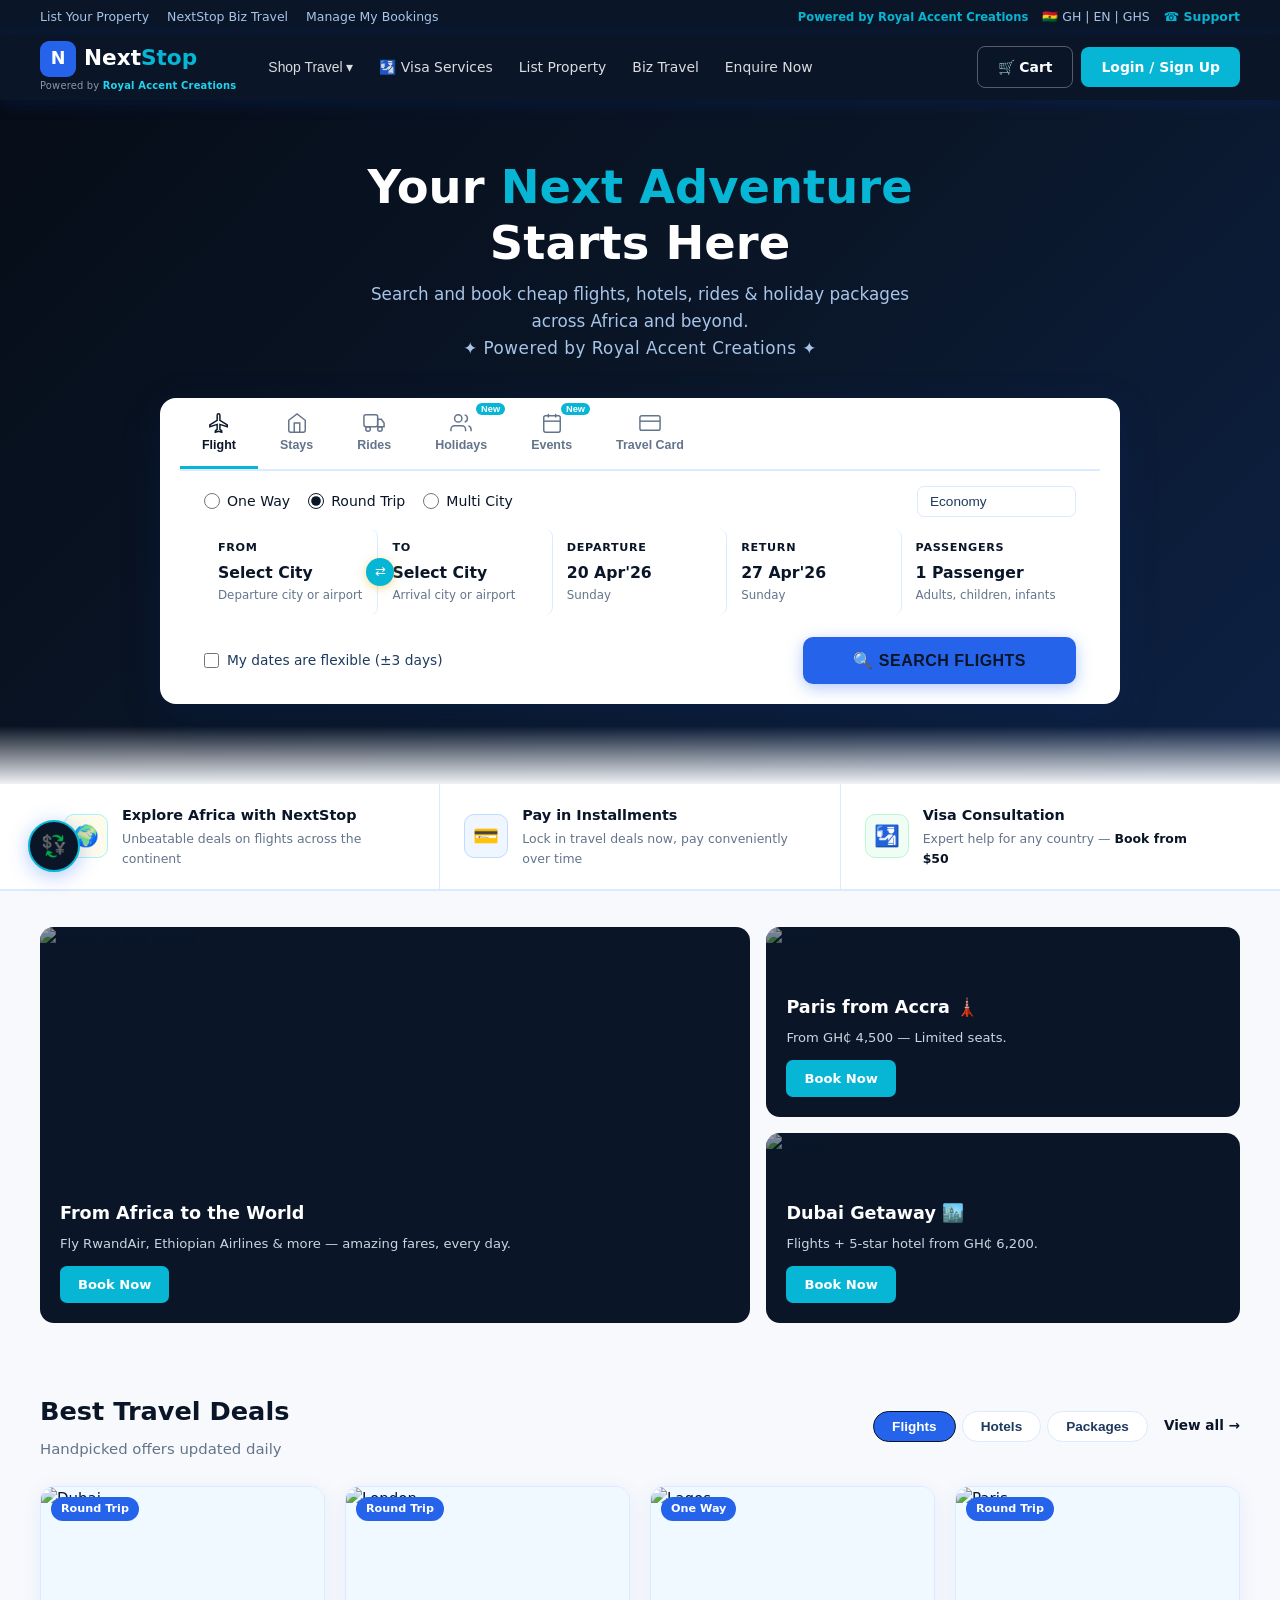
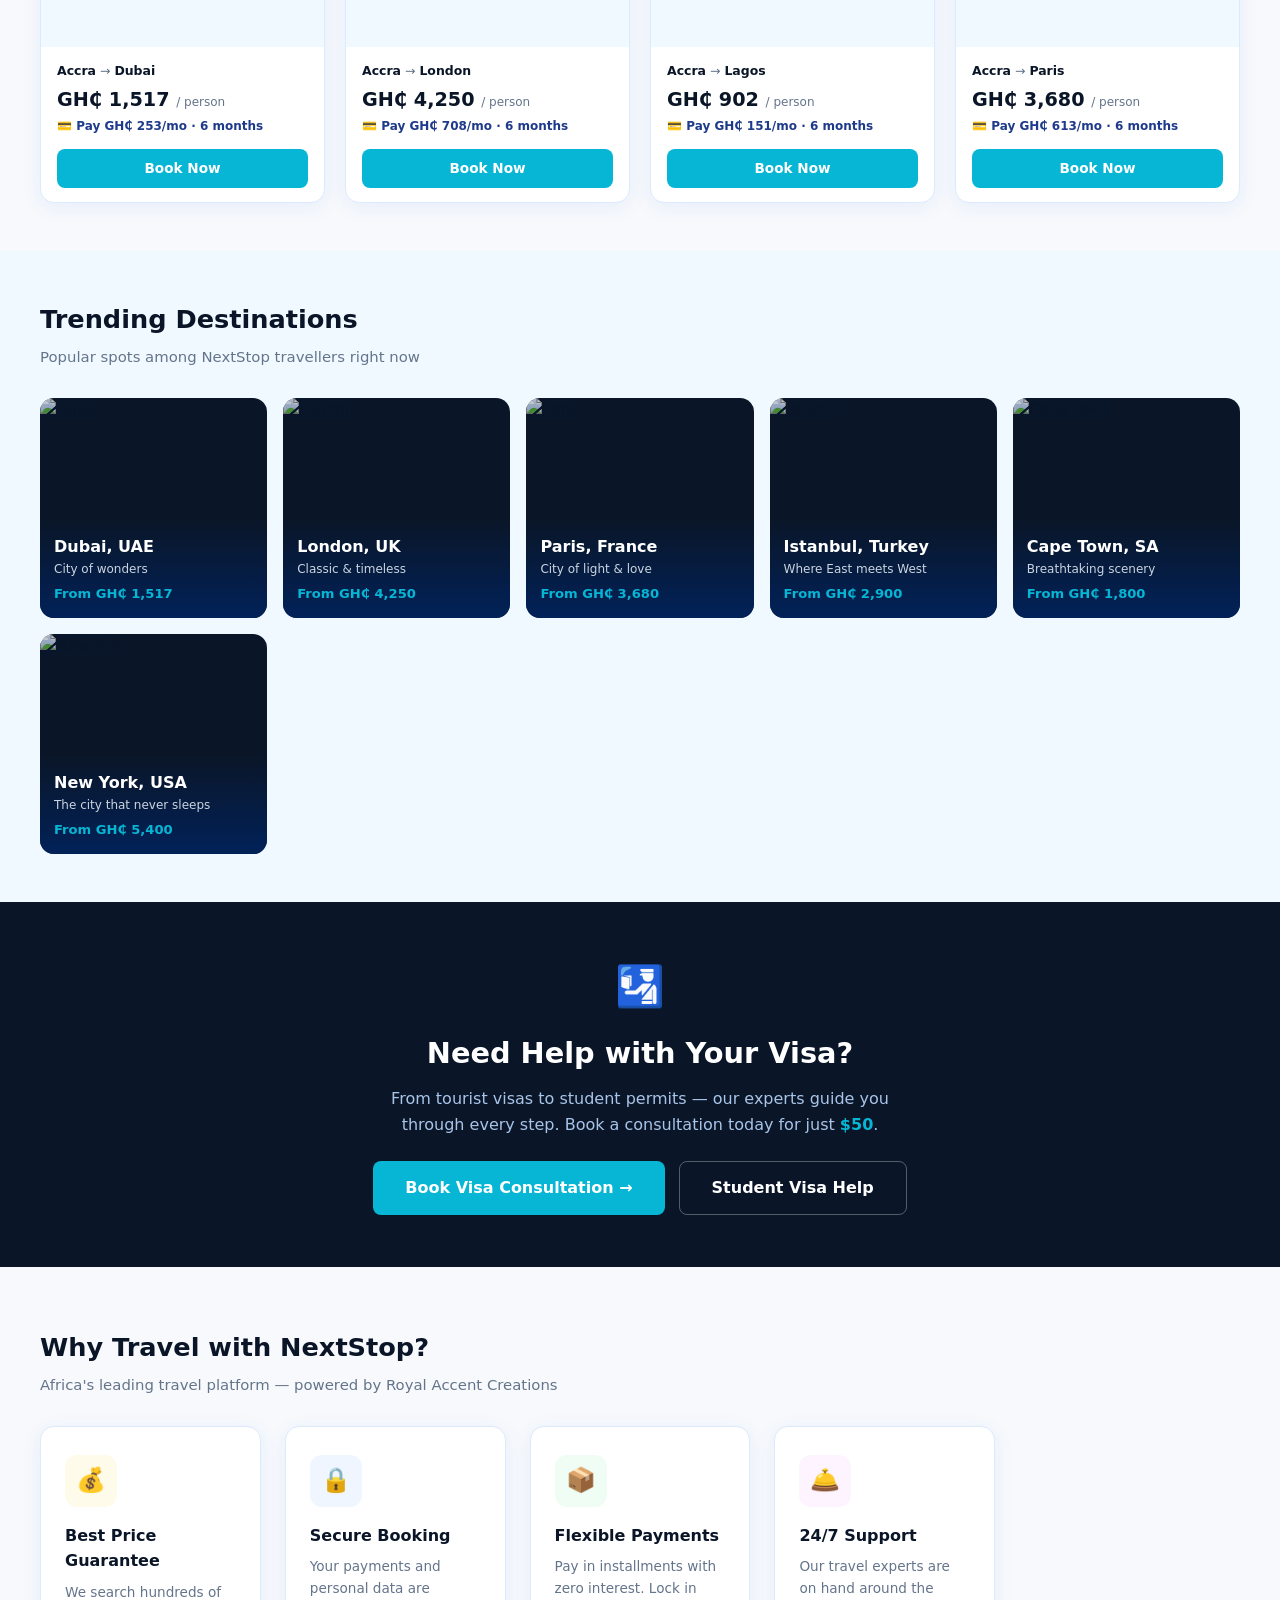
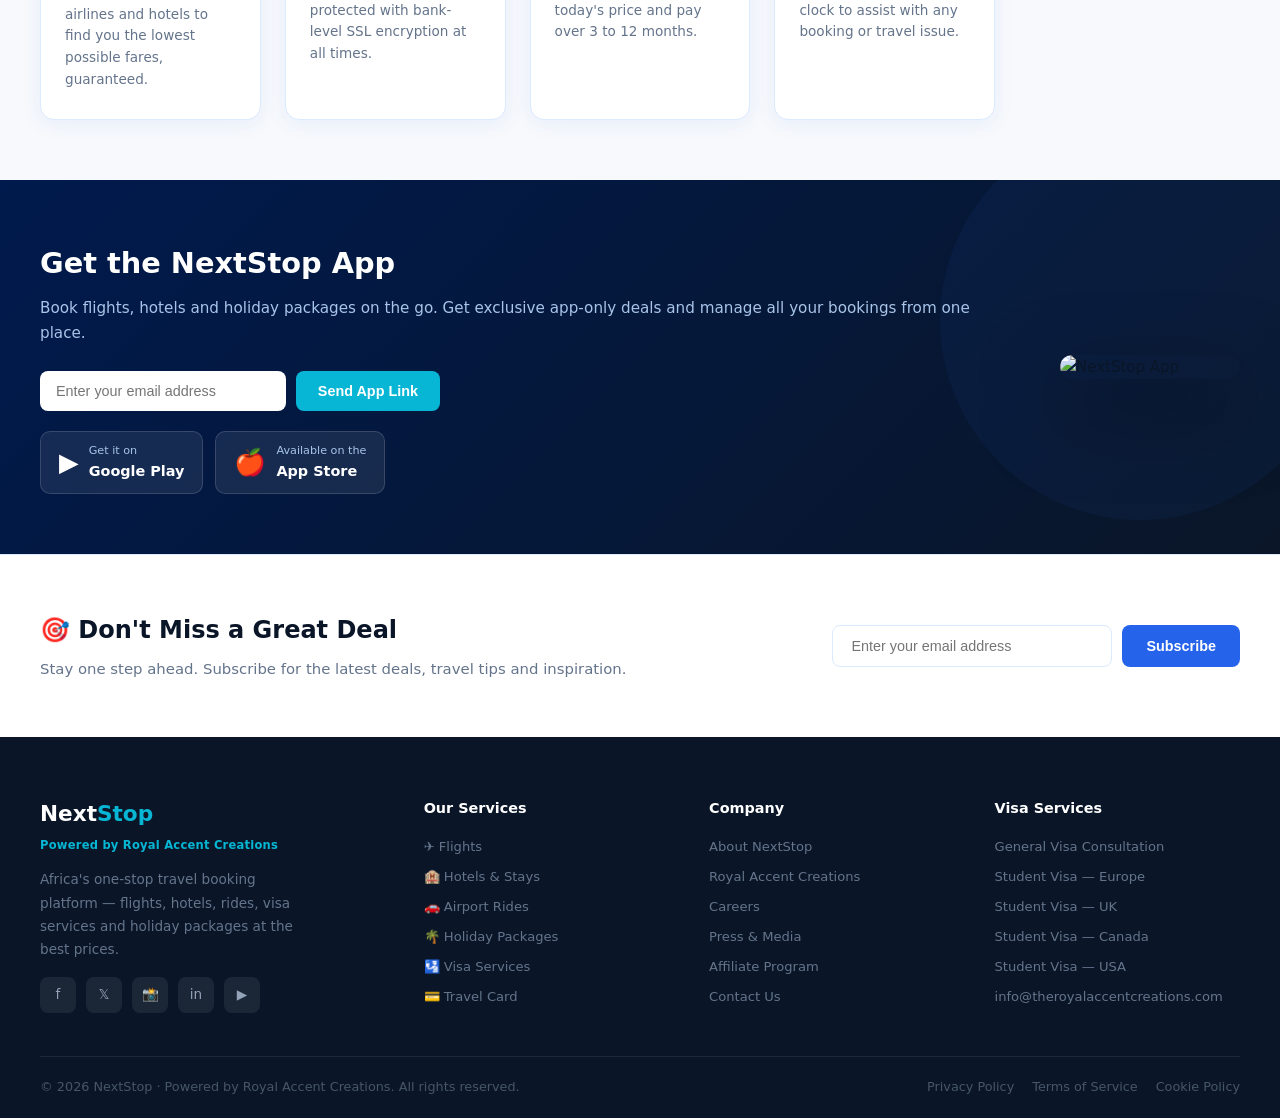
==== commit b3a4a7a8: "Update index.html" ====
--- a/index.html
+++ b/index.html
@@ -9,6 +9,23 @@
   <link rel="preconnect" href="https://fonts.gstatic.com" crossorigin/>
   <link href="https://fonts.googleapis.com/css2?family=Inter:wght@400;500;600;700;800&display=swap" rel="stylesheet"/>
   <link rel="stylesheet" href="css/style.css"/>
+  <style>
+    /* ---- Booking Enquiry Modal ---- */
+    .booking-modal-box{max-width:640px;width:calc(100% - 32px);max-height:90vh;overflow-y:auto}
+    .booking-form{padding:2px 2px 4px}
+    .bk-row{display:grid;grid-template-columns:1fr 1fr;gap:14px;margin-bottom:16px}
+    .bk-field{display:flex;flex-direction:column;gap:6px}
+    .bk-field label{font-size:.8rem;font-weight:600;color:var(--navy)}
+    .bk-field input,.bk-field select{padding:10px 12px;border:1.5px solid var(--border);border-radius:8px;font-size:.9rem;font-family:inherit;color:var(--navy);outline:none;transition:border-color .2s;background:#fafafa}
+    .bk-field input:focus,.bk-field select:focus{border-color:var(--cyan);background:#fff}
+    .bk-req{color:var(--gold)}
+    .bk-divider{height:1px;background:var(--border);margin:2px 0 16px}
+    .booking-submit-btn{width:100%;padding:14px;background:var(--gold);color:var(--navy);border:none;border-radius:10px;font-size:1rem;font-weight:700;cursor:pointer;margin-top:6px;transition:opacity .2s,transform .1s;font-family:inherit}
+    .booking-submit-btn:hover{opacity:.88;transform:translateY(-1px)}
+    .booking-submit-btn:active{transform:translateY(0)}
+    .bk-modal-sub{font-size:.8rem;color:var(--muted);margin:3px 0 0}
+    @media(max-width:560px){.bk-row{grid-template-columns:1fr;gap:12px}.booking-modal-box{max-height:95vh}}
+  </style>
 </head>
 <body>
 
@@ -54,7 +71,7 @@
       <li class="nav-item"><a href="visa.html">🛂 Visa Services</a></li>
       <li class="nav-item"><a href="https://wa.me/233244416725?text=Hi%2C%20I%20want%20to%20list%20my%20property%20on%20NextStop" target="_blank">List Property</a></li>
       <li class="nav-item"><a href="https://wa.me/233244416725?text=Hi%2C%20I%27m%20interested%20in%20NextStop%20Biz%20Travel" target="_blank">Biz Travel</a></li>
-      <li class="nav-item"><a href="https://blog.wakanow.com" target="_blank">Travel Guide</a></li>
+      <li class="nav-item"><a href="#" onclick="if(window.openBookingModal)openBookingModal({title:'📩 Travel Enquiry'}); return false;">Enquire Now</a></li>
     </ul>
 
     <div class="nav-actions">
@@ -84,7 +101,7 @@
     <a href="visa.html">🛂 Visa Services</a>
     <a href="https://wa.me/233244416725?text=Hi%2C%20I%20want%20to%20list%20my%20property%20on%20NextStop" target="_blank">List Property</a>
     <a href="https://wa.me/233244416725?text=Hi%2C%20I%27m%20interested%20in%20NextStop%20Biz%20Travel" target="_blank">Biz Travel</a>
-    <a href="https://blog.wakanow.com" target="_blank">Travel Guide</a>
+    <a href="#" onclick="if(window.openBookingModal)openBookingModal({title:'📩 Travel Enquiry'}); document.getElementById('mobileNav').classList.remove('open'); return false;">Enquire Now</a>
     <div class="mobile-divider"></div>
     <a href="https://wa.me/233244416725?text=Hi%2C%20I%27d%20like%20to%20create%20a%20NextStop%20account" target="_blank" style="color:var(--cyan);font-weight:700">Login / Sign Up</a>
   </div>
@@ -330,7 +347,7 @@
           <button class="offer-tab" data-deals="hotels">Hotels</button>
           <button class="offer-tab" data-deals="packages">Packages</button>
         </div>
-        <a href="https://www.wakanow.com.gh/flights" target="_blank" class="view-all">View all →</a>
+        <a href="#" onclick="if(window.openBookingModal)openBookingModal({service:'Flight',title:'✈️ Book a Flight'}); return false;" class="view-all">View all →</a>
       </div>
     </div>
 
@@ -352,7 +369,7 @@
       <div class="deal-card"><div class="deal-img"><img src="https://images.unsplash.com/photo-1544735716-392fe2489ffa?w=500&q=70&auto=format" alt="Maldives" loading="lazy"/><span class="deal-badge">7 Nights</span></div><div class="deal-body"><div class="deal-route"><strong>Maldives Luxury Escape</strong></div><div class="deal-price">GH₵ 9,200 <span>/ couple</span></div><div class="deal-installment">✈️ Flight + 🏨 Resort + 🍽️ All-Inclusive</div><a href="#" class="deal-book">Book Now</a></div></div>
       <div class="deal-card"><div class="deal-img"><img src="https://images.unsplash.com/photo-1612138021769-64b50dc5a1d2?w=500&q=70&auto=format" alt="Safari" loading="lazy"/><span class="deal-badge">5 Nights</span></div><div class="deal-body"><div class="deal-route"><strong>Kenya Safari Adventure</strong></div><div class="deal-price">GH₵ 6,500 <span>/ person</span></div><div class="deal-installment">✈️ Flight + 🏕️ Lodge + 🦁 Game Drives</div><a href="#" class="deal-book">Book Now</a></div></div>
       <div class="deal-card"><div class="deal-img"><img src="https://images.unsplash.com/photo-1555400038-63f5ba517a47?w=500&q=70&auto=format" alt="Turkey" loading="lazy"/><span class="deal-badge">10 Nights</span></div><div class="deal-body"><div class="deal-route"><strong>Turkey &amp; Istanbul</strong></div><div class="deal-price">GH₵ 5,800 <span>/ person</span></div><div class="deal-installment">✈️ Flight + 🏨 Hotel + 🎭 City Tour</div><a href="#" class="deal-book">Book Now</a></div></div>
-      <div class="deal-card"><div class="deal-img"><img src="https://images.unsplash.com/photo-1554931670-4ebfabf6e7a9?w=500&q=70&auto=format" alt="Thailand" loading="lazy"/><span class="deal-badge">8 Nights</span></div><div class="deal-body"><div class="deal-route"><strong>Thailand Beach Holiday</strong></div><div class="deal-price">GH₵ 7,100 <span>/ person</span></div><div class="deal-installment">✈️ Flight + 🏨 Resort + 🚥 Island Tour</div><a href="#" class="deal-book">Book Now</a></div></div>
+      <div class="deal-card"><div class="deal-img"><img src="https://images.unsplash.com/photo-1554931670-4ebfabf6e7a9?w=500&q=70&auto=format" alt="Thailand" loading="lazy"/><span class="deal-badge">8 Nights</span></div><div class="deal-body"><div class="deal-route"><strong>Thailand Beach Holiday</strong></div><div class="deal-price">GH₵ 7,100 <span>/ person</span></div><div class="deal-installment">✈️ Flight + 🏨 Resort + 🛥️ Island Tour</div><a href="#" class="deal-book">Book Now</a></div></div>
     </div>
   </div>
 </section>
@@ -384,7 +401,10 @@
       <a href="visa.html#student" class="btn btn-ghost" style="padding:13px 32px;font-size:1rem">Student Visa Help</a>
     </div>
   </div>
-</section>="why-section">
+</section>
+
+<!-- WHY NEXTSTOP -->
+<section class="why-section">
   <div class="container">
     <h2 class="section-title">Why Travel with NextStop?</h2>
     <p class="section-sub">Africa's leading travel platform — powered by Royal Accent Creations</p>
@@ -491,6 +511,83 @@
   </div>
 </footer>
 
+<!-- BOOKING ENQUIRY MODAL -->
+<div class="modal-overlay" id="bookingModal">
+  <div class="modal-box booking-modal-box">
+    <div class="modal-header">
+      <div>
+        <h3 id="bookingModalTitle">✈️ Book Your Trip</h3>
+        <p class="bk-modal-sub">Fill in your details — we'll respond within 24 hours</p>
+      </div>
+      <button class="modal-close" id="bookingModalClose">✕</button>
+    </div>
+    <input type="hidden" id="bkService" value="Flight"/>
+    <form id="bookingForm" class="booking-form" novalidate>
+      <div class="bk-row">
+        <div class="bk-field">
+          <label>Departure City / Airport</label>
+          <input type="text" id="bkFrom" placeholder="e.g. Accra, Ghana"/>
+        </div>
+        <div class="bk-field">
+          <label>Destination Country <span class="bk-req">*</span></label>
+          <input type="text" id="bkCountry" placeholder="e.g. United Kingdom" required/>
+        </div>
+      </div>
+      <div class="bk-row">
+        <div class="bk-field">
+          <label>Date of Travel <span class="bk-req">*</span></label>
+          <input type="date" id="bkDep" required/>
+        </div>
+        <div class="bk-field">
+          <label>Return Date <span style="color:var(--muted);font-weight:400">(optional)</span></label>
+          <input type="date" id="bkRet"/>
+        </div>
+      </div>
+      <div class="bk-row">
+        <div class="bk-field">
+          <label>Number of Travellers <span class="bk-req">*</span></label>
+          <input type="number" id="bkPax" value="1" min="1" max="50" required/>
+        </div>
+        <div class="bk-field">
+          <label>Transit Required?</label>
+          <select id="bkTransit">
+            <option value="Not sure">Not sure</option>
+            <option value="Yes — transit stop needed">Yes — transit stop needed</option>
+            <option value="No — direct flight preferred">No — direct flight preferred</option>
+            <option value="N/A (not a flight booking)">N/A (not a flight booking)</option>
+          </select>
+        </div>
+      </div>
+      <div class="bk-divider"></div>
+      <div class="bk-row">
+        <div class="bk-field">
+          <label>Full Name <span class="bk-req">*</span></label>
+          <input type="text" id="bkName" placeholder="Your full name" required/>
+        </div>
+        <div class="bk-field">
+          <label>Email Address <span class="bk-req">*</span></label>
+          <input type="email" id="bkEmail" placeholder="your@email.com" required/>
+        </div>
+      </div>
+      <div class="bk-row">
+        <div class="bk-field">
+          <label>Phone Number <span class="bk-req">*</span></label>
+          <input type="tel" id="bkPhone" placeholder="+233 XX XXX XXXX" required/>
+        </div>
+        <div class="bk-field">
+          <label>Additional Notes</label>
+          <input type="text" id="bkNotes" placeholder="Special requests, preferences…"/>
+        </div>
+      </div>
+      <button type="submit" class="booking-submit-btn">📩 Send Enquiry via WhatsApp</button>
+      <p style="text-align:center;font-size:.76rem;color:var(--muted);margin-top:10px">
+        We'll respond within 24 hours &nbsp;·&nbsp;
+        <a href="tel:+233244416725" style="color:var(--navy);font-weight:600">☎ +233 24 441 6725</a>
+      </p>
+    </form>
+  </div>
+</div>
+
 <!-- CITY MODAL -->
 <div class="modal-overlay" id="cityModal">
   <div class="modal-box">
